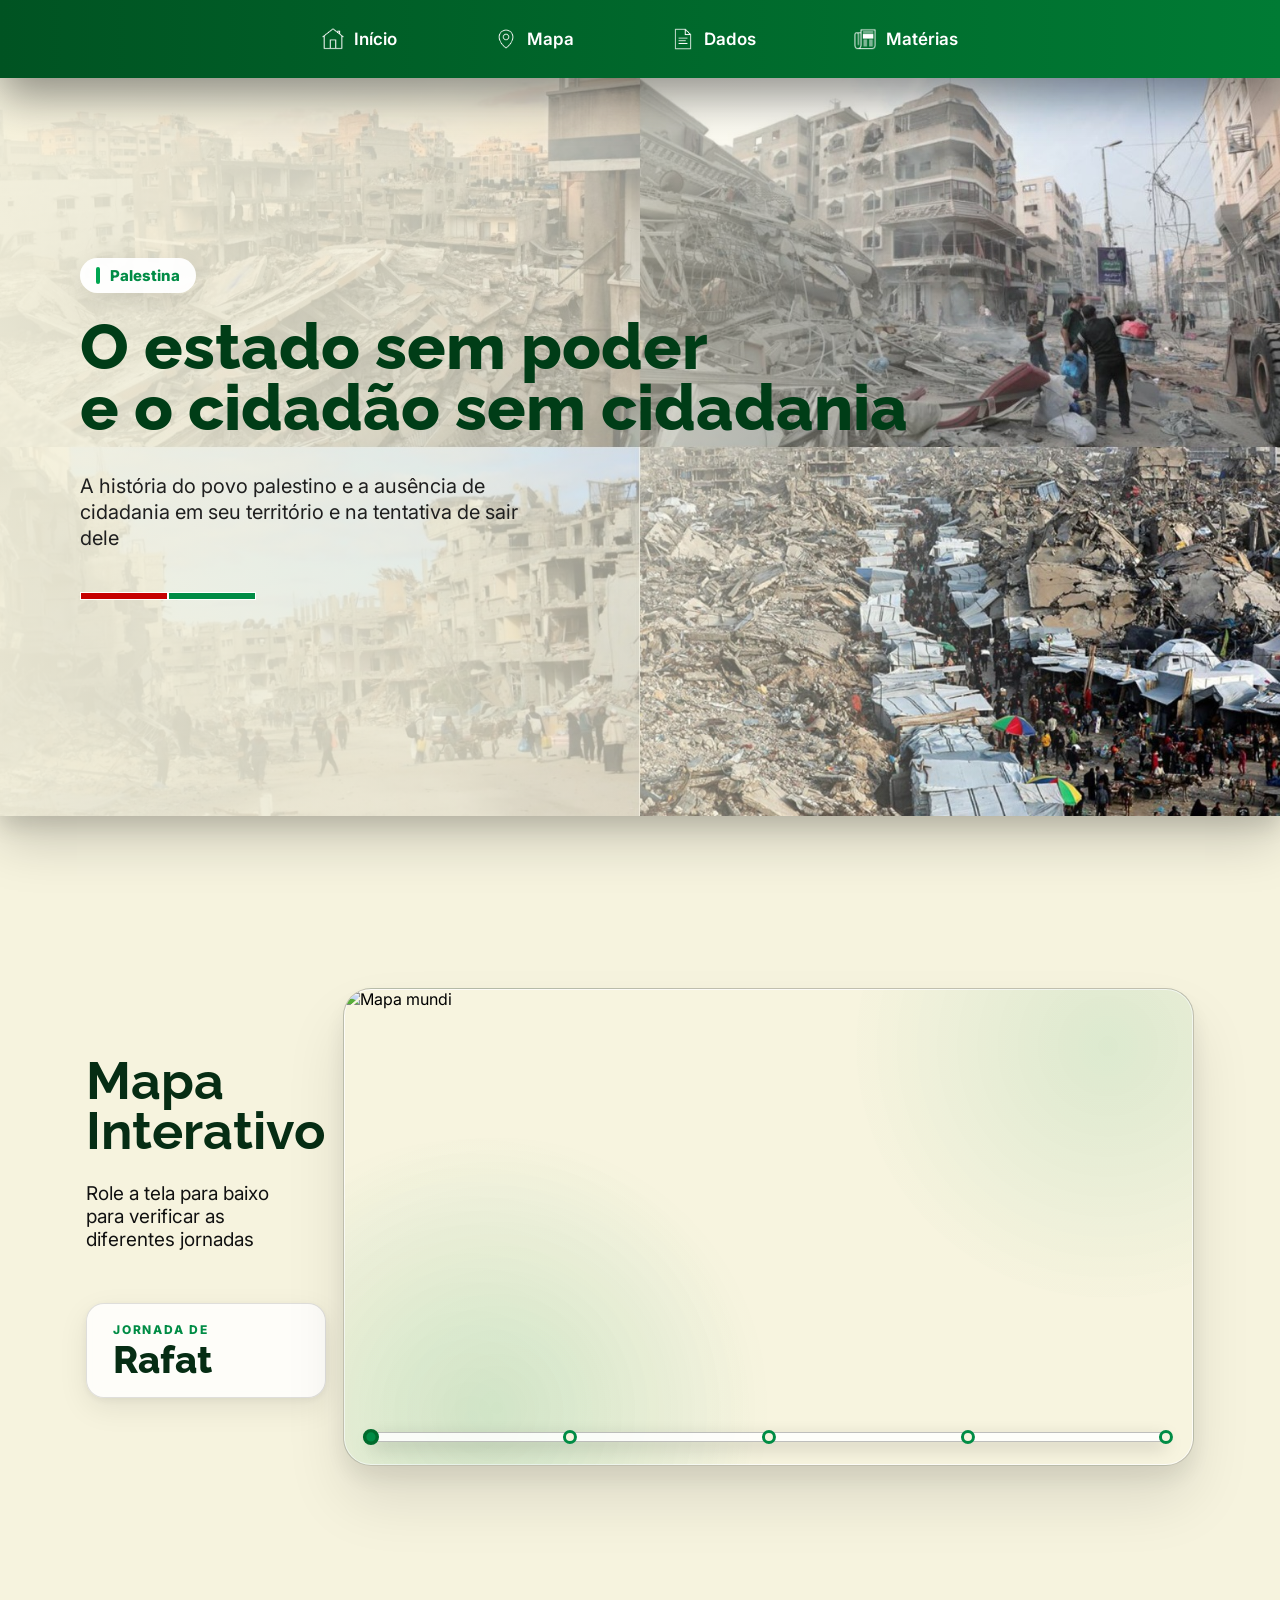
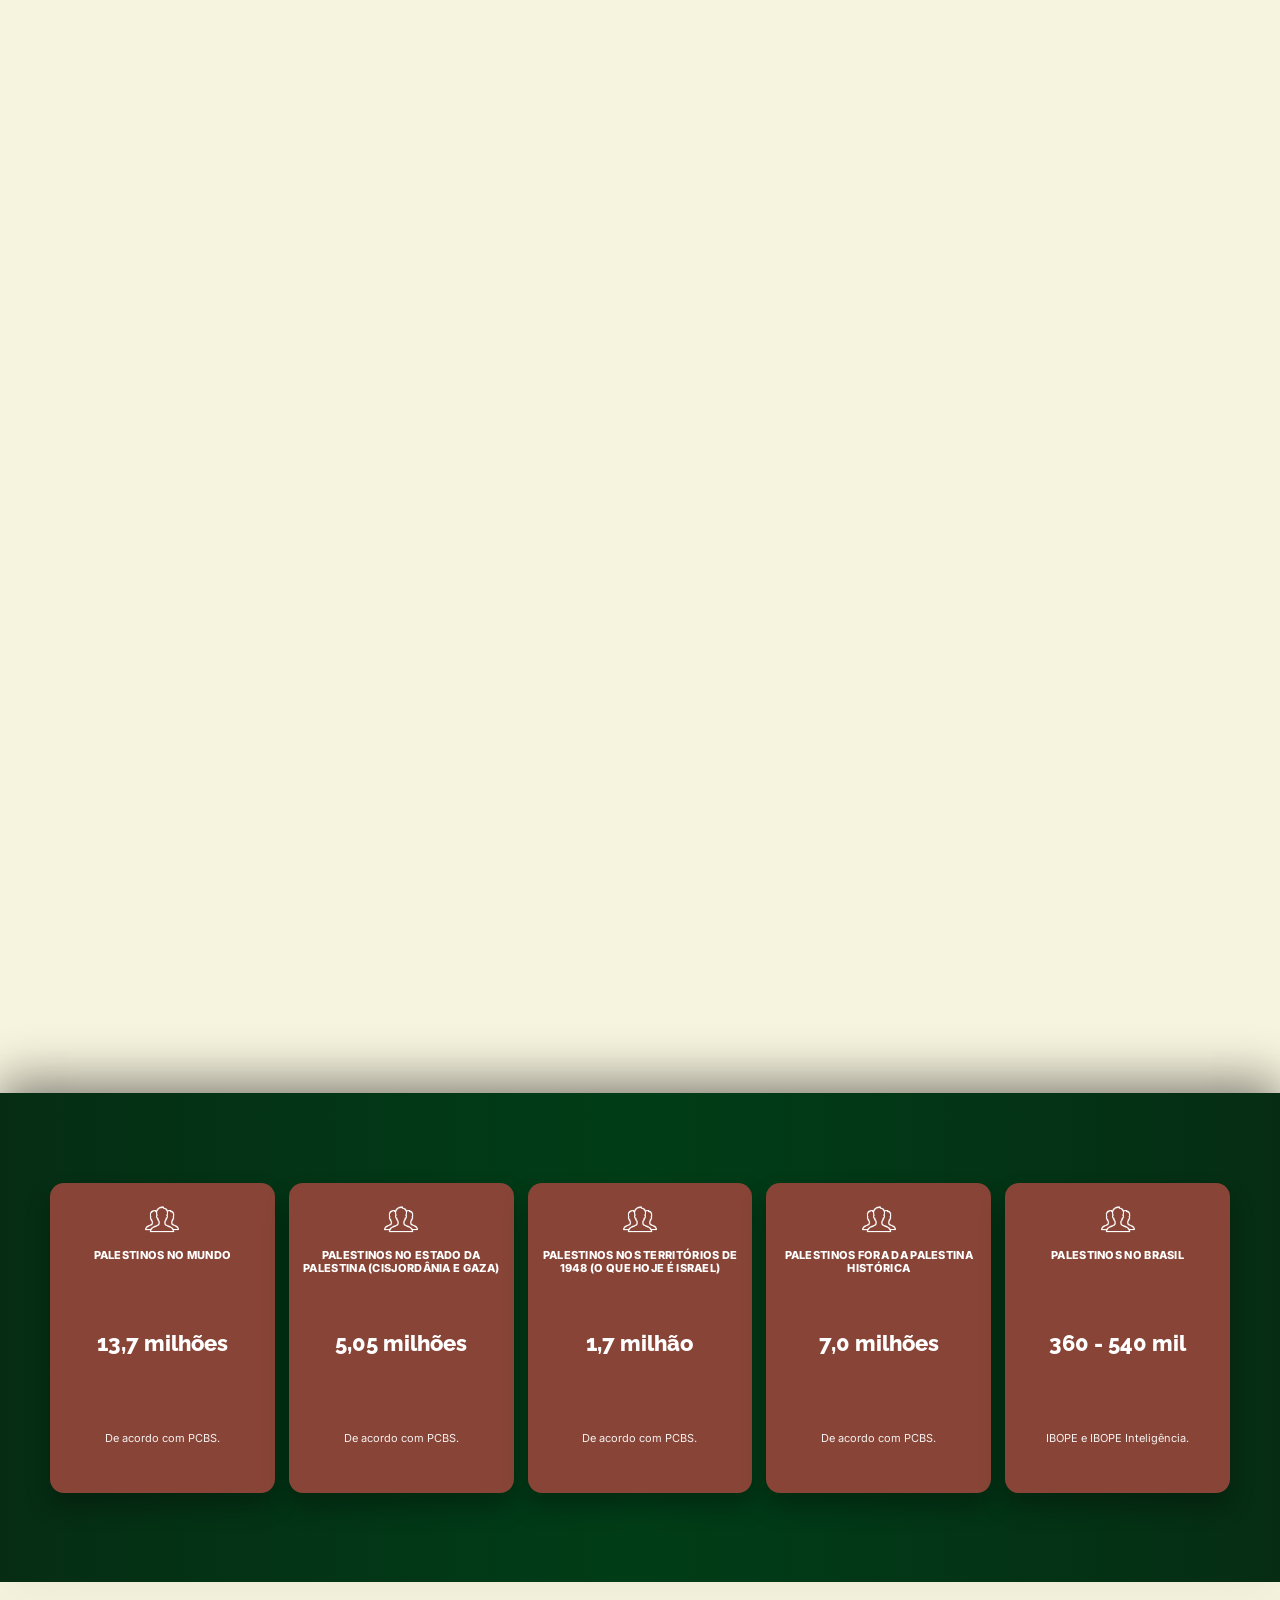
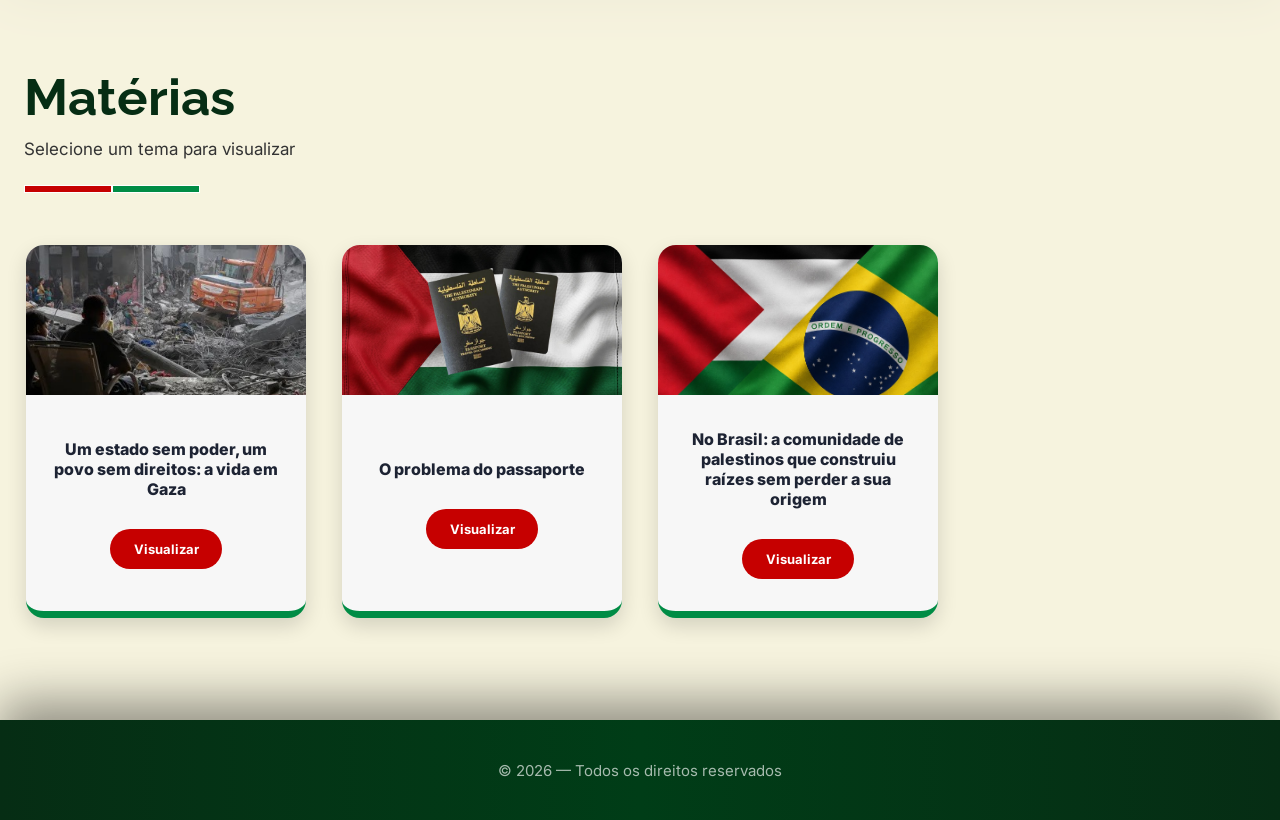
==== index.html @ 8bdfcc09 "final" ====
<!DOCTYPE html>
<html lang="pt-BR">

<head>
    <meta charset="UTF-8" />
    <meta name="viewport" content="width=device-width, initial-scale=1.0" />
    <title>O estado sem poder
        e o cidadão sem cidadania</title>

    <link rel="stylesheet" href="style.css" />

    <link rel="preconnect" href="https://fonts.googleapis.com">
    <link rel="preconnect" href="https://fonts.gstatic.com" crossorigin>

    <link href="https://fonts.googleapis.com/css2?family=Raleway:wght@400;700;800&display=swap" rel="stylesheet">

    <link href="https://fonts.googleapis.com/css2?family=Inter:wght@100;200;300;400;500;600;700;800&display=swap"
        rel="stylesheet">
</head>

<body id="inicio">

    <header>
        <nav class="menu">

            <a href="#inicio" class="nav-btn">
                <img src="img/icone-home.png" alt="">
                <span>Início</span>
            </a>

            <a href="#mapa" class="nav-btn">
                <img src="img/icone-mapa.png" alt="">
                <span>Mapa</span>
            </a>

            <a href="#dados" class="nav-btn">
                <img src="img/icone-dados.png" alt="">
                <span>Dados</span>
            </a>

            <a href="#materias" class="nav-btn">
                <img src="img/icone-materias.png" alt="">
                <span>Matérias</span>
            </a>

        </nav>
    </header>

    <section class="hero-banner">

        <div class="hero-overlay"></div>

        <img src="img/hero2.jpeg" alt="Palestina" class="hero-image">

        <div class="hero-content">

            <div class="hero-pill">
                <span>Palestina</span>
            </div>

            <h1>
                O estado sem poder<br>
                e o cidadão sem cidadania
            </h1>

            <p>
                A história do povo palestino e a ausência de cidadania em seu território e na tentativa de sair dele
            </p>

            <div class="bars">
                <div class="bar red"></div>
                <div class="bar green"></div>
            </div>

        </div>

    </section>

    <section class="journey-section" id="mapa">

        <div class="journey-content">

            <div class="journey-text">

                <h1>Mapa<br>Interativo</h1>

                <p>
                    Role a tela para baixo<br>
                    para verificar as<br>
                    diferentes jornadas
                </p>

                <div class="person-card">
                    <span class="person-card-label">
                        Jornada de
                    </span>

                    <span class="person-card-name" id="personName">
                        Miassar
                    </span>
                </div>
            </div>

            <div class="map-card">

                <img src="img/mapa-mundi.png" class="world-map" alt="Mapa mundi">

                <svg class="route-svg" viewBox="0 0 1000 500">
                    <defs id="svgDefs"></defs>
                    <g id="routeGroup"></g>
                    <g id="markerGroup"></g>
                </svg>

                <div class="journey-progress">
                    <div class="journey-progress-fill" id="journeyProgressFill"></div>

                    <div class="progress-dot active" data-index="0"></div>
                    <div class="progress-dot" data-index="1"></div>
                    <div class="progress-dot" data-index="2"></div>
                    <div class="progress-dot" data-index="3"></div>
                    <div class="progress-dot" data-index="4"></div>
                </div>

            </div>

        </div>

        <a href="#dados" class="scroll-next">
            <span>Visualizar Dados</span>

            <svg viewBox="0 0 24 24">
                <path d="M7 10L12 15L17 10" />
            </svg>
        </a>

        <div class="journey-steps">
            <div class="journey-step"></div>
            <div class="journey-step"></div>
            <div class="journey-step"></div>
            <div class="journey-step"></div>
            <div class="journey-step"></div>
        </div>

    </section>

    <section class="data-section" id="dados">
        <div class="data-cards">

            <div class="brown-card">
                <div class="card-header">
                    <img src="img/icone-populacao.png" alt="">
                    <span>Palestinos no mundo</span>
                </div>

                <h3 class="counter" data-target="15.2" data-decimals="1" data-suffix=" milhões">
                    0 milhões
                </h3>

                <p>De acordo com PCBS.</p>
            </div>

            <div class="brown-card">
                <div class="card-header">
                    <img src="img/icone-populacao.png" alt="">
                    <span>Palestinos no Estado da Palestina (Cisjordânia e Gaza)</span>
                </div>

                <h3 class="counter" data-target="5.61" data-decimals="2" data-suffix=" milhões">
                    0 milhões
                </h3>

                <p>De acordo com PCBS.</p>
            </div>

            <div class="brown-card">
                <div class="card-header">
                    <img src="img/icone-populacao.png" alt="">
                    <span>Palestinos nos territórios de 1948 (O que hoje é Israel)</span>
                </div>

                <h3 class="counter" data-target="1.9" data-decimals="1" data-suffix=" milhão">
                    0 milhão
                </h3>

                <p>De acordo com PCBS.</p>
            </div>

            <div class="brown-card">
                <div class="card-header">
                    <img src="img/icone-populacao.png" alt="">
                    <span>Palestinos fora da Palestina histórica</span>
                </div>

                <h3 class="counter" data-target="7.8" data-decimals="1" data-suffix=" milhões">
                    0 milhões
                </h3>

                <p>De acordo com PCBS.</p>
            </div>

            <div class="brown-card">
                <div class="card-header">
                    <img src="img/icone-populacao.png" alt="">
                    <span>Palestinos no Brasil</span>
                </div>

                <h3 class="counter range-counter" data-min="400" data-max="600" data-suffix=" mil">
                    0 - 0 mil
                </h3>

                <p>IBOPE e IBOPE Inteligência.</p>
            </div>

        </div>
    </section>

    <section class="articles" id="materias">

        <div class="section-title">
            <h2>Matérias</h2>

            <p>Selecione um tema para visualizar</p>

            <div class="bars">
                <span class="bar red"></span>
                <span class="bar green"></span>
            </div>
        </div>

        <div class="article-cards">

            <div class="white-card">
                <div class="article-image">
                    <img src="img/icone-imagem1.jpeg" alt="">
                </div>

                <div class="article-content">
                    <h3>Um estado sem poder, um povo sem direitos: a vida em Gaza</h3>
                    <a href="materia1.html" class="article-btn">Visualizar</a>
                </div>
            </div>

            <div class="white-card">
                <div class="article-image">
                    <img src="img/icone-imagem2.jpeg" alt="">
                </div>

                <div class="article-content">
                    <h3>O problema do passaporte</h3>
                    <a href="materia2.html" class="article-btn">Visualizar</a>
                </div>
            </div>

            <div class="white-card">
                <div class="article-image">
                    <img src="img/icone-imagem3.jpeg" alt="">
                </div>

                <div class="article-content">
                    <h3>No Brasil: a comunidade de palestinos que construiu raízes sem perder a sua origem</h3>
                    <a href="materia3.html" class="article-btn">Visualizar</a>
                </div>
            </div>

        </div>

    </section>

    <footer>
        <div class="footer-bottom">
            © 2026 — Todos os direitos reservados
        </div>
    </footer>

    <script>
        const places = {
            "Gaza": { x: 560, y: 220 },
            "Palestina": { x: 570, y: 220 },
            "Egito": { x: 550, y: 235 },
            "Cuba": { x: 275, y: 255 },
            "Turquia": { x: 560, y: 195 },
            "Brasil": { x: 355, y: 360 },
            "Emirados Árabes": { x: 610, y: 245 }
        };

        const people = [
            {
                name: "Basel",
                color: "#f2c94c",
                route: ["Gaza", "Egito", "Cuba", "Turquia", "Brasil"]
            },
            {
                name: "Baraah",
                color: "#56ccf2",
                route: ["Gaza", "Brasil"]
            },
            {
                name: "Miassar",
                color: "#9b51e0",
                route: ["Palestina", "Brasil"]
            },
            {
                name: "Assmaa",
                color: "#ff7eb6",
                route: ["Emirados Árabes", "Brasil", "Gaza"]
            },
            {
                name: "Rafat",
                color: "#27ae60",
                route: ["Gaza", "Egito", "Turquia", "Brasil"]
            }
        ];

        const counters = document.querySelectorAll(".counter");
        const svgDefs = document.getElementById("svgDefs");
        const routeGroup = document.getElementById("routeGroup");
        const markerGroup = document.getElementById("markerGroup");
        const personName = document.getElementById("personName");
        const progressFill = document.getElementById("journeyProgressFill");
        const progressDots = document.querySelectorAll(".progress-dot");

        let activeIndex = -1;
        let animationToken = 0;
        let nameAnimationToken = 0;

        function wait(ms) {
            return new Promise(resolve => setTimeout(resolve, ms));
        }

        function clearMap() {
            svgDefs.innerHTML = "";
            routeGroup.innerHTML = "";
            markerGroup.innerHTML = "";
        }

        function formatDecimal(value, decimals) {
            return value.toFixed(decimals).replace(".", ",");
        }

        async function updatePersonName(name) {
            nameAnimationToken++;
            const token = nameAnimationToken;

            personName.classList.add("fade");

            await wait(300);

            if (token !== nameAnimationToken) return;

            personName.textContent = name;

            requestAnimationFrame(() => {
                personName.classList.remove("fade");
            });
        }

        function getScrollData() {
            const section = document.querySelector(".journey-section");
            const rect = section.getBoundingClientRect();

            const scrollableHeight = section.offsetHeight - window.innerHeight;

            const scrolled = Math.min(
                Math.max(-rect.top, 0),
                scrollableHeight
            );

            const percent = scrollableHeight > 0
                ? scrolled / scrollableHeight
                : 0;

            return {
                section,
                scrollableHeight,
                scrolled,
                percent
            };
        }

        function updateProgressByScroll() {
            const { percent } = getScrollData();

            const progressPercent = percent * 100;
            progressFill.style.width = `${progressPercent}%`;

            const stepPercent = 100 / (people.length - 1);

            progressDots.forEach((dot, i) => {
                const tolerance = 1.5;

                dot.classList.toggle(
                    "active",
                    progressPercent + tolerance >= i * stepPercent
                );
            });
        }

        function getJourneyIndexByScroll() {
            const { percent } = getScrollData();

            const totalSteps = people.length - 1;
            const index = Math.floor(percent * totalSteps + 0.01);

            return Math.min(Math.max(index, 0), people.length - 1);
        }

        function updateJourneyByScroll() {
            const index = getJourneyIndexByScroll();

            if (index !== activeIndex) {
                activeIndex = index;
                animatePerson(index);
            }

            updateProgressByScroll();
        }

        function createLabel(place, point, color) {
            const width = place.length > 12 ? 220 : 120;

            return `
            <g class="marker">
                <circle cx="${point.x}" cy="${point.y}" r="8" fill="${color}" />

                <g class="marker-label">
                    <rect
                        x="${point.x + 13}"
                        y="${point.y - 27}"
                        width="${width}"
                        height="38"
                        fill="${color}"
                    />

                    <text
                        x="${point.x + 30}"
                        y="${point.y - 2}"
                    >
                        ${place}
                    </text>
                </g>
            </g>
        `;
        }

        async function animatePerson(index) {
            animationToken++;
            const token = animationToken;

            const svg = document.querySelector(".route-svg");
            const person = people[index];
            const route = person.route;

            svg.classList.remove("fade-in");
            svg.classList.add("fade-out");

            updatePersonName(person.name);

            await wait(350);

            if (token !== animationToken) return;

            clearMap();

            route.forEach(place => {
                markerGroup.insertAdjacentHTML(
                    "beforeend",
                    createLabel(place, places[place], person.color)
                );
            });

            const markers = markerGroup.querySelectorAll(".marker");

            svg.classList.remove("fade-out");
            void svg.offsetWidth;
            svg.classList.add("fade-in");

            await wait(150);

            if (token !== animationToken) return;

            markers[0].classList.add("active");

            for (let i = 0; i < route.length - 1; i++) {
                if (token !== animationToken) return;

                const start = places[route[i]];
                const end = places[route[i + 1]];

                const pathD = `M ${start.x} ${start.y} L ${end.x} ${end.y}`;
                const maskId = `mask-${index}-${i}`;
                const revealId = `reveal-${index}-${i}`;

                svgDefs.insertAdjacentHTML("beforeend", `
                <mask
                    id="${maskId}"
                    maskUnits="userSpaceOnUse"
                    x="0"
                    y="0"
                    width="1000"
                    height="500"
                >
                    <rect x="0" y="0" width="1000" height="500" fill="black" />

                    <path
                        id="${revealId}"
                        class="reveal-line"
                        d="${pathD}"
                    />
                </mask>
            `);

                const reveal = document.getElementById(revealId);
                const length = reveal.getTotalLength();

                reveal.style.strokeDasharray = length;
                reveal.style.strokeDashoffset = length;
                reveal.style.transition = "none";

                routeGroup.insertAdjacentHTML("beforeend", `
                <path
                    class="route-line"
                    d="${pathD}"
                    stroke="${person.color}"
                    mask="url(#${maskId})"
                />
            `);

                await wait(80);

                reveal.style.transition = "stroke-dashoffset 1.3s linear";
                reveal.style.strokeDashoffset = 0;

                await wait(1200);

                if (token !== animationToken) return;

                markers[i + 1].classList.add("active");

                await wait(120);
            }
        }

        progressDots.forEach((dot, index) => {
            dot.addEventListener("click", () => {
                const { section, scrollableHeight } = getScrollData();

                const targetPercent = index / (people.length - 1);
                const targetScroll = section.offsetTop + scrollableHeight * targetPercent;

                window.scrollTo({
                    top: targetScroll,
                    behavior: "smooth"
                });
            });
        });

        const counterObserver = new IntersectionObserver((entries) => {
            entries.forEach(entry => {
                if (!entry.isIntersecting) return;

                const counter = entry.target;

                let start = null;
                const duration = 900;

                function animateCounter(timestamp) {
                    if (!start) start = timestamp;

                    const progress = Math.min((timestamp - start) / duration, 1);
                    const eased = 1 - Math.pow(1 - progress, 3);

                    if (counter.classList.contains("range-counter")) {
                        const minTarget = parseFloat(counter.dataset.min);
                        const maxTarget = parseFloat(counter.dataset.max);
                        const suffix = counter.dataset.suffix || "";

                        const currentMin = Math.floor(minTarget * eased);
                        const currentMax = Math.floor(maxTarget * eased);

                        counter.textContent = `${currentMin} - ${currentMax}${suffix}`;
                    } else {
                        const target = parseFloat(counter.dataset.target);
                        const decimals = parseInt(counter.dataset.decimals || "0");
                        const suffix = counter.dataset.suffix || "";

                        const current = target * eased;

                        counter.textContent = `${formatDecimal(current, decimals)}${suffix}`;
                    }

                    if (progress < 1) {
                        requestAnimationFrame(animateCounter);
                    }
                }

                requestAnimationFrame(animateCounter);
                counterObserver.unobserve(counter);
            });
        }, {
            threshold: 0.4
        });

        counters.forEach(counter => {
            counterObserver.observe(counter);
        });

        const scrollNext = document.querySelector(".scroll-next");
        const mapSection = document.querySelector("#mapa");
        const dataSection = document.querySelector("#dados");

        function toggleScrollNext() {
            if (!scrollNext || !mapSection || !dataSection) return;

            const mapRect = mapSection.getBoundingClientRect();
            const dataRect = dataSection.getBoundingClientRect();

            const isInMapArea =
                mapRect.top <= window.innerHeight * 0.45 &&
                mapRect.bottom >= window.innerHeight * 0.55;

            const isBeforeData =
                dataRect.top > window.innerHeight * 0.75;

            if (isInMapArea && isBeforeData) {
                scrollNext.classList.add("visible");
                scrollNext.classList.remove("hidden");
            } else {
                scrollNext.classList.remove("visible");
                scrollNext.classList.add("hidden");
            }
        }

        window.addEventListener("scroll", toggleScrollNext);
        window.addEventListener("resize", toggleScrollNext);

        toggleScrollNext();

        window.addEventListener("scroll", updateJourneyByScroll);
        window.addEventListener("resize", updateJourneyByScroll);

        updateJourneyByScroll();
    </script>

</body>

</html>
---- style.css ----
* {
    margin: 0;
    padding: 0;
    box-sizing: border-box;
}

html {
    scroll-behavior: smooth;
}

body {
    background-color: #f7f4df;
    font-family: 'Inter', sans-serif;
    overflow-x: hidden;
}

#inicio,
#mapa,
#dados,
#materias {
    scroll-margin-top: 90px;
}

/* HEADER */

header {
    height: 78px;
    background: linear-gradient(90deg, #005322, #007b34);
    display: flex;
    justify-content: center;
    align-items: center;
    position: sticky;
    top: 0;
    z-index: 100;
    box-shadow: 0 18px 45px rgba(0, 0, 0, 0.42);
}

.menu {
    display: flex;
    gap: clamp(24px, 5vw, 90px);
}

.nav-btn {
    display: flex;
    align-items: center;
    gap: 10px;
    color: white;
    text-decoration: none;
    padding: 12px 22px;
    border-radius: 14px;
    transition: 0.3s ease;
}

.nav-btn:hover {
    background: rgba(255, 255, 255, 0.12);
}

.nav-btn img {
    width: clamp(23px, 1.6vw, 30px);
    object-fit: contain;
}

.nav-btn span {
    font-size: clamp(17px, 1.15vw, 22px);
    font-weight: 600;
}

/* HERO */

.hero-banner {
    position: relative;
    width: 100%;
    height: 82vh;
    min-height: 620px;
    max-height: 900px;
    overflow: hidden;
    box-shadow:
        0 25px 50px rgba(0, 0, 0, 0.18),
        0 10px 20px rgba(0, 0, 0, 0.12);
}

.hero-image {
    position: absolute;
    inset: 0;
    width: 100%;
    height: 100%;
    object-fit: cover;
}

.hero-overlay {
    position: absolute;
    inset: 0;
    background: linear-gradient(90deg,
            rgba(247, 244, 223, 0.92) 0%,
            rgba(247, 244, 223, 0.75) 35%,
            rgba(247, 244, 223, 0.45) 55%,
            rgba(247, 244, 223, 0.15) 75%,
            rgba(247, 244, 223, 0) 85%);
    z-index: 1;
}

.hero-content {
    position: relative;
    z-index: 2;
    max-width: 1400px;
    height: 100%;
    margin: 0 auto;
    padding: 0 80px;
    display: flex;
    flex-direction: column;
    justify-content: center;
}

.hero-pill {
    display: flex;
    align-items: center;
    gap: 14px;
    width: fit-content;
    background: rgba(255, 255, 255, 0.95);
    padding: 16px 26px;
    border-radius: 999px;
    margin-bottom: 34px;
    box-shadow: 0 8px 25px rgba(0, 0, 0, 0.10);
}

.hero-pill::before {
    content: "";
    width: 6px;
    height: 26px;
    border-radius: 999px;
    background: #00a651;
}

.hero-pill span {
    color: #008c45;
    font-size: 22px;
    font-weight: 800;
    line-height: 1;
}

.hero-content h1 {
    font-family: 'Raleway', sans-serif;
    font-size: clamp(64px, 5vw, 110px);
    font-weight: 800;
    line-height: 0.95;
    color: #003d17;
    margin-bottom: 34px;
}

.hero-content p {
    max-width: 620px;
    font-size: 28px;
    line-height: 1.4;
    color: #1f1f1f;
    margin-bottom: 40px;
}

/* BARRAS */

.bars {
    display: flex;
    margin-bottom: clamp(48px, 6vw, 115px);
}

.bar {
    width: clamp(90px, 7vw, 130px);
    height: clamp(8px, 0.6vw, 11px);
    border: 1px solid white;
}

.red {
    background: #c60000;
}

.green {
    background: #008c45;
}

/* MAPA */

.journey-section {
    background: rgba(247, 244, 223, 0.92) url("img/hero.jpg");
    background-blend-mode: lighten;
    background-size: cover;
    background-position: center;
    background-attachment: fixed;
}

.journey-content {
    position: sticky;
    top: 78px;
    z-index: 20;
    min-height: calc(100vh - 78px);
    max-width: 1650px;
    margin: 0 auto;
    padding: clamp(34px, 4vw, 76px) clamp(34px, 4vw, 72px);
    display: grid;
    grid-template-columns: minmax(300px, 0.32fr) minmax(650px, 1fr);
    align-items: center;
    gap: clamp(50px, 5vw, 95px);
}

.journey-text {
    display: flex;
    flex-direction: column;
}

.journey-text h1 {
    font-family: 'Raleway', sans-serif;
    font-size: clamp(56px, 5vw, 92px);
    line-height: 0.95;
    color: #062d14;
    margin-bottom: clamp(34px, 4vw, 66px);
}

.journey-text p {
    font-size: clamp(20px, 1.75vw, 30px);
    line-height: 1.2;
    color: #111;
    margin-bottom: clamp(34px, 4vw, 66px);
}

.map-card {
    position: relative;
    z-index: 30;
    width: 100%;
    aspect-ratio: 16 / 9;
    max-height: min(72vh, 780px);
    border-radius: 28px;
    overflow: hidden;
    background:
        radial-gradient(circle at 15% 90%, rgba(0, 140, 69, 0.08), transparent 34%),
        radial-gradient(circle at 90% 12%, rgba(0, 140, 69, 0.05), transparent 30%),
        #f7f4df;
    border: 1px solid rgba(0, 0, 0, 0.22);
    box-shadow:
        0 35px 60px rgba(0, 0, 0, 0.10),
        0 12px 25px rgba(0, 0, 0, 0.08),
        inset 0 0 0 1px rgba(255, 255, 255, 0.75);
}

.map-card::before {
    content: "";
    position: absolute;
    inset: 0;
    background-image: url("img/mapa-mundi.png");
    background-size: cover;
    background-position: center;
    opacity: 0.035;
    filter: blur(2px) grayscale(100%);
    transform: scale(1.05);
    pointer-events: none;
    z-index: 0;
}

.map-card::after {
    content: "";
    position: absolute;
    inset: 0;
    background:
        radial-gradient(circle at 18% 88%, rgba(0, 140, 69, 0.09), transparent 34%),
        radial-gradient(circle at 90% 12%, rgba(0, 140, 69, 0.06), transparent 30%);
    pointer-events: none;
    z-index: 1;
}

.world-map,
.route-svg {
    position: absolute;
    inset: 0;
    width: 100%;
    height: 100%;
}

.world-map {
    object-fit: cover;
    z-index: 2;
}

.route-svg {
    overflow: visible;
    pointer-events: none;
    z-index: 5;
    transition: opacity 0.6s ease, transform 0.6s ease;
}

.route-svg.fade-out {
    opacity: 0;
    transform: scale(0.985);
}

.route-svg.fade-in {
    opacity: 1;
    transform: scale(1);
}

/* CARD DA PESSOA */

.person-card {
    display: inline-flex;
    flex-direction: column;
    min-width: 240px;
    padding: 18px 26px;
    gap: 4px;
    background: rgba(255, 255, 255, 0.82);
    border: 1px solid rgba(0, 0, 0, 0.12);
    border-radius: 18px;
    box-shadow:
        0 10px 30px rgba(0, 0, 0, 0.08),
        0 2px 8px rgba(0, 0, 0, 0.06);
    backdrop-filter: blur(8px);
}

.person-card-label {
    font-size: 12px;
    font-weight: 800;
    text-transform: uppercase;
    letter-spacing: 1.8px;
    color: #008c45;
}

.person-card-name {
    font-family: 'Raleway', sans-serif;
    font-size: 38px;
    font-weight: 800;
    line-height: 1;
    color: #062d14;
    opacity: 1;
    transition: opacity 0.3s ease;
}

.person-card-name.fade {
    opacity: 0;
}

/* ROTAS E MARCADORES */

.route-line {
    fill: none;
    stroke-width: 5;
    stroke-linecap: round;
    stroke-dasharray: 12 16;
    filter: drop-shadow(0 0 4px rgba(0, 0, 0, 0.2));
}

.reveal-line {
    fill: none;
    stroke: white;
    stroke-width: 10;
    stroke-linecap: round;
}

.marker {
    opacity: 0;
    transform: scale(0.55);
    transform-box: fill-box;
    transform-origin: center;
    transition: opacity 0.35s ease, transform 0.35s ease;
}

.marker.active {
    opacity: 1;
    transform: scale(1);
}

.marker circle {
    stroke: #f7f4df;
    stroke-width: 4;
}

.marker-label rect {
    rx: 10;
    ry: 10;
    opacity: 0.96;
    filter: drop-shadow(0 4px 10px rgba(0, 0, 0, 0.22));
}

.marker-label text {
    fill: white;
    font-size: clamp(19px, 1vw, 20px);
    font-weight: 800;
    letter-spacing: 0.4px;
}

/* PROGRESSO DO MAPA */

.journey-progress {
    position: absolute;
    left: clamp(22px, 2vw, 34px);
    right: clamp(22px, 2vw, 34px);
    bottom: clamp(18px, 1.8vw, 30px);
    height: clamp(10px, 0.8vw, 14px);
    background: rgba(255, 255, 255, 0.85);
    border: 1px solid rgba(0, 0, 0, 0.25);
    border-radius: 999px;
    box-shadow: 0 6px 18px rgba(0, 0, 0, 0.18);
    z-index: 999;
    pointer-events: auto;
}

.journey-progress-fill {
    width: 0%;
    height: 100%;
    background: #008c45;
    border-radius: 999px;
    transition: width 0.15s linear;
}

.progress-dot {
    position: absolute;
    top: 50%;
    width: clamp(14px, 1.1vw, 20px);
    height: clamp(14px, 1.1vw, 20px);
    background: #f7f4df;
    border: 3px solid #008c45;
    border-radius: 50%;
    transform: translate(-50%, -50%);
    cursor: pointer;
    z-index: 1000;
    pointer-events: auto;
    transition:
        background 0.3s ease,
        border-color 0.3s ease,
        transform 0.3s ease,
        box-shadow 0.3s ease;
}

.progress-dot:nth-child(2) {
    left: 0%;
}

.progress-dot:nth-child(3) {
    left: 25%;
}

.progress-dot:nth-child(4) {
    left: 50%;
}

.progress-dot:nth-child(5) {
    left: 75%;
}

.progress-dot:nth-child(6) {
    left: 100%;
}

.progress-dot.active {
    background: #008c45;
    border-color: #006b2c;
    transform: translate(-50%, -50%) scale(1.15);
}

.progress-dot:hover {
    background: #006b2c;
    border-color: #004d21;
    transform: translate(-50%, -50%) scale(1.35);
    box-shadow:
        0 0 0 6px rgba(0, 140, 69, 0.18),
        0 0 18px rgba(0, 140, 69, 0.45);
}

.progress-dot:active {
    transform: translate(-50%, -50%) scale(1.15);
}

.journey-steps {
    position: relative;
    z-index: 1;
    margin-top: -30vh;
    pointer-events: none;
}

.journey-step {
    height: 65vh;
}

/* BOTÃO FIXO PARA DADOS */

.scroll-next {
    position: fixed;

    left: 50%;
    bottom: 20px;

    transform: translateX(-50%) translateY(20px);

    display: flex;
    align-items: center;
    gap: 10px;

    padding: 10px 18px;

    background: rgba(255, 255, 255, 0.94);

    border-radius: 999px;

    text-decoration: none;
    cursor: pointer;

    z-index: 9999;

    box-shadow:
        0 8px 22px rgba(0, 0, 0, 0.18);

    opacity: 0;
    visibility: hidden;
    pointer-events: none;

    transition:
        opacity 0.45s ease,
        transform 0.45s ease,
        visibility 0.45s ease;
}

.scroll-next.visible {
    opacity: 1;
    visibility: visible;
    pointer-events: auto;

    transform: translateX(-50%) translateY(0);
}

.scroll-next.hidden {
    opacity: 0;
    visibility: hidden;
    pointer-events: none;

    transform: translateX(-50%) translateY(20px);
}

.scroll-next:hover {
    transform: translateX(-50%) translateY(-2px);
}

.scroll-next span {
    color: #006b2c;

    font-size: 13px;
    font-weight: 800;

    text-transform: uppercase;
    letter-spacing: 0.5px;

    white-space: nowrap;
}

.scroll-next svg {
    width: 18px;
    height: 18px;

    fill: none;
    stroke: #008c45;
    stroke-width: 3;
    stroke-linecap: round;
    stroke-linejoin: round;

    animation: arrowMove 1.3s infinite;
}

@keyframes arrowMove {

    0%,
    100% {
        transform: translateY(0);
    }

    50% {
        transform: translateY(4px);
    }
}

/* DADOS */

.data-section {
    background: linear-gradient(90deg, #062d14, #003d17, #062d14);
    padding: clamp(80px, 7vw, 125px) 24px;
    box-shadow:
        0 -18px 45px rgba(0, 0, 0, 0.32),
        0 18px 50px rgba(0, 0, 0, 0.42);
}

.data-cards {
    display: grid;
    grid-template-columns: repeat(5, minmax(0, 1fr));
    gap: clamp(18px, 1.8vw, 28px);
    max-width: 1480px;
    margin: 0 auto;
}

.brown-card {
    min-height: 340px;
    background: #884537;
    border-radius: 14px;
    padding: 34px 22px 30px;
    color: white;
    box-shadow: 0 14px 24px rgba(0, 0, 0, 0.28);
    display: flex;
    flex-direction: column;
    align-items: center;
    justify-content: space-between;
    text-align: center;
    transition: 0.3s ease;
}

.brown-card:hover {
    transform: translateY(-8px);
}

.card-header {
    min-height: 82px;
    display: flex;
    flex-direction: column;
    align-items: center;
    justify-content: flex-start;
    gap: 12px;
}

.card-header img {
    width: 34px;
    height: 34px;
    object-fit: contain;
}

.card-header span {
    font-size: clamp(12px, 0.85vw, 15px);
    line-height: 1.2;
    font-weight: 800;
    text-transform: uppercase;
    letter-spacing: 0.3px;
}

.brown-card h3 {
    min-height: 82px;
    display: flex;
    align-items: center;
    justify-content: center;
    font-family: 'Raleway', sans-serif;
    font-size: clamp(24px, 1.9vw, 36px);
    line-height: 1.05;
    font-weight: 800;
    margin: 18px 0;
}

.brown-card p {
    min-height: 72px;
    display: flex;
    align-items: center;
    justify-content: center;
    font-size: clamp(13px, 0.9vw, 15px);
    line-height: 1.35;
    max-width: 210px;
    opacity: 0.92;
}

/* MATÉRIAS */

.articles {
    padding: clamp(80px, 7vw, 120px) 24px clamp(100px, 8vw, 140px);
    background: rgba(247, 244, 223, 0.92) url("img/hero.jpg");
    background-blend-mode: lighten;
    background-size: cover;
    background-position: center;
    background-attachment: fixed;
}

.section-title {
    max-width: 1250px;
    margin: 0 auto 52px;
}

.section-title h2 {
    font-family: 'Raleway', sans-serif;
    font-size: clamp(46px, 4vw, 68px);
    line-height: 1;
    margin-bottom: 16px;
    color: #062d14;
}

.section-title p {
    font-size: clamp(17px, 1.3vw, 22px);
    color: #333;
    margin-bottom: 26px;
}

.article-cards {
    display: grid;
    grid-template-columns: repeat(4, minmax(210px, 1fr));
    gap: clamp(24px, 2.5vw, 36px);
    max-width: 1250px;
    margin: 0 auto;
    justify-items: center;
}

.white-card {
    width: 100%;
    max-width: 280px;
    min-height: clamp(300px, 21vw, 350px);
    background: #f7f7f7;
    border-radius: 18px;
    overflow: hidden;
    border-bottom: 7px solid #008c45;
    box-shadow: 0 8px 20px rgba(0, 0, 0, 0.14);
    transition: 0.3s ease;
    display: flex;
    flex-direction: column;
}

.article-image {
    height: clamp(150px, 11vw, 185px);
    display: flex;
    align-items: center;
    justify-content: center;
    background: #ececec;
}

.article-image img {
    width: 100%;
    height: 100%;
    object-fit: cover;
}

.article-content {
    flex: 1;
    padding: 34px 22px 32px;
    display: flex;
    flex-direction: column;
    align-items: center;
    justify-content: center;
    text-align: center;
}

.article-content h3 {
    font-size: clamp(16px, 1.1vw, 19px);
    font-weight: 800;
    color: #1d2333;
    margin-bottom: 30px;
}

.article-btn {
    display: inline-flex;
    align-items: center;
    justify-content: center;
    width: 112px;
    height: 40px;
    border-radius: 999px;
    background: #c60000;
    color: white;
    text-decoration: none;
    font-size: 13px;
    font-weight: 700;
    transition: 0.3s ease;
}

.article-btn:hover {
    transform: translateY(-3px);
    background: #a90000;
}

/* FOOTER */

footer {
    height: 100px;
    background: linear-gradient(90deg, #062d14, #003d17, #062d14);
    color: white;
    display: flex;
    justify-content: center;
    align-items: center;
    box-shadow: 0 -18px 50px rgba(0, 0, 0, 0.42);
}

.footer-bottom {
    text-align: center;
    font-size: 15px;
    opacity: 0.65;
}

/* PÁGINA DE MATÉRIA */

.topic-page {
    min-height: 100vh;
    padding: 140px 5vw 80px;
    background:
        linear-gradient(rgba(247, 244, 223, 0.76), rgba(247, 244, 223, 0.76)),
        url("img/hero.jpg");
    background-size: cover;
    background-position: center;
    background-attachment: fixed;
}

.topic-hero {
    max-width: 1400px;
    margin: 0 auto 70px;
    align-items: flex-start;
}

.topic-info {
    display: flex;
    flex-direction: column;
    justify-content: center;
    margin-top: 60px;
}

.topic-info h1 {
    font-family: 'Raleway', sans-serif;
    font-size: clamp(50px, 3vw, 90px);
    line-height: 0.95;
    color: #062d14;
    margin-bottom: clamp(34px, 4vw, 66px);
    max-width: 55vw;
}

.topic-info p {
    font-size: clamp(18px, 1.5vw, 30px);
    line-height: 1.2;
    color: #111;
}

.topic-bars {
    display: flex;
    margin-bottom: 34px;
    align-self: center;
}

.topic-bar {
    width: 90px;
    height: 8px;
    border: 1px solid white;
}

.topic-red {
    background: #c50000;
}

.topic-green {
    background: #008c45;
}

.topic-video-box {
    position: relative;
    background: rgba(244, 241, 225, 0.92);
    border-radius: 28px;
    overflow: hidden;
    box-shadow: 0 15px 40px rgba(0, 0, 0, 0.18);
    border: 1px solid rgba(0, 0, 0, 0.15);
    backdrop-filter: blur(4px);
}

.topic-video-box iframe {
    display: block;
    width: 100%;
    aspect-ratio: 16 / 9;
    border: none;
}

.topic-content {
    max-width: 1400px;
    margin: 0 auto;
}

.topic-text-card,
.topic-about-card {
    border-radius: 22px;
    backdrop-filter: blur(10px);
    box-shadow:
        0 30px 70px rgba(0, 0, 0, 0.22),
        0 10px 25px rgba(0, 0, 0, 0.10);
}

.topic-text-card {
    background: rgba(255, 255, 255, 0.75);
    padding: 80px 50px;
}

.topic-text-card h2 {
    font-family: 'Raleway', sans-serif;
    font-size: 30px;
    font-weight: 600;
    color: #000;
    margin-bottom: 18px;
}

.topic-text-card p {
    margin-bottom: 22px;
    font-size: 18px;
    line-height: 1.8;
    color: #2b2b2b;
}

.topic-text-card p:last-child {
    margin-bottom: 0;
}

.topic-about-card {
    background: rgba(225, 235, 210, 0.85);
    padding: 80px 40px;
}

.topic-about-card h2 {
    font-family: 'Raleway', sans-serif;
    font-size: 2rem;
    color: #002d12;
    margin-bottom: 20px;
    text-align: center;
}

/* RECORTE DE JORNAL */

.news-clipping {
    margin: 34px 0;
    padding: 22px;
    background: #f8f6ed;
    border-left: 5px solid #008c45;
    border-radius: 14px;
    box-shadow: 0 14px 32px rgba(0, 0, 0, 0.16);
}

.news-clipping-text {
    position: relative;
}

.news-clipping-header {
    font-size: 11px;
    font-weight: 800;
    letter-spacing: 2px;
    text-transform: uppercase;
    color: #008c45;
    margin-bottom: 18px;
}

.news-clipping blockquote {
    margin: 0;
    padding-left: 20px;
    border-left: 3px solid rgba(0, 140, 69, 0.25);

    font-family: "Georgia", serif;
    font-size: 18px;
    line-height: 1.9;
    color: #2e2e2e;

    text-align: justify;
}

.news-clipping blockquote::before {
    content: "❝";
    display: block;
    font-size: 42px;
    line-height: 1;
    color: rgba(0, 140, 69, 0.25);
    margin-bottom: 8px;
}

.news-clipping figcaption {
    margin-top: 18px;
    font-size: 13px;
    color: #4a4a4a;
    font-style: italic;
    text-align: center;
}

.img-clipping {
    margin: 34px 0;
    padding: 16px;
    background: #f8f6ed;
    border-left: 5px solid #008c45;
    border-radius: 14px;
    box-shadow: 0 14px 32px rgba(0, 0, 0, 0.16);
    max-width: 75%;
    justify-self: center;
}

.img-clipping img {
    display: block;
    border-radius: 8px;
    opacity: 1.92;
    width: 100%;
}

.img-clipping figcaption {
    margin-top: 10px;
    font-size: 13px;
    color: #4a4a4a;
    font-style: italic;
    text-align: center;
}

.gallery-house {
    margin: 40px auto;
    max-width: 850px;
    padding: 18px;
    background: #f8f6ed;
    border-left: 5px solid #008c45;
    border-radius: 14px;
    box-shadow: 0 14px 32px rgba(0, 0, 0, .16);
}

.gallery-house>img {
    width: 100%;
    height: 420px;
    object-fit: cover;
    border-radius: 10px;
    display: block;
}

.gallery-row {
    display: grid;
    grid-template-columns: 1fr 1fr;
    gap: 12px;
    margin-top: 12px;
}

.gallery-row img {
    width: 100%;
    height: fit-content;
    object-fit: cover;
    border-radius: 10px;
}

/* RESPONSIVO */

@media (min-width: 1920px) {
    .journey-content {
        top: 78px;
        min-height: calc(100vh - 78px);
        max-width: 1500px;
        grid-template-columns: minmax(280px, 0.3fr) minmax(650px, 1fr);
        padding: 52px 5px;
        gap: 70px;
    }

    .journey-text h1 {
        font-size: 78px;
    }

    .journey-text p {
        font-size: 26px;
    }

    .bars {
        margin-bottom: 58px;
    }

    .bar {
        width: 100px;
        height: 8px;
    }

    .data-cards,
    .article-cards {
        max-width: 1250px;
    }
}

@media (max-width: 1919px) and (min-width: 1441px) {
    .hero-banner {
        min-height: 550px;
    }

    .hero-content p {
        font-size: 23px;
    }

    .hero-pill {
        height: 45px;
    }

    .journey-content {
        max-width: 1380px;
        grid-template-columns: minmax(250px, 0.28fr) minmax(560px, 1fr);
        padding: 36px 5px;
        gap: 54px;
    }

    .journey-text h1 {
        font-size: 68px;
    }

    .journey-text p {
        font-size: 23px;
    }

    .bars {
        margin-bottom: 48px;
    }

    .data-cards,
    .article-cards {
        max-width: 1250px;
    }
}

@media (max-width: 1440px) and (min-width: 1051px) {
    .scroll-next {
        bottom: 12px;
        padding: 8px 12px 8px 18px;
        transform: translateX(-50%) scale(0.88);
    }

    .scroll-next.hidden {
        transform: translateX(-50%) translateY(18px) scale(0.88);
    }

    .scroll-next span {
        font-size: 12px;
    }

    .scroll-next svg {
        width: 18px;
        height: 18px;
    }

    .data-cards {
        max-width: 1180px;
        gap: 14px;
    }

    .brown-card {
        min-height: 245px;
        padding: 20px 14px 18px;
    }

    .card-header span {
        font-size: 11px;
    }

    .brown-card h3 {
        font-size: 22px;
    }

    .brown-card p {
        font-size: 11px;
        max-width: 150px;
    }

    .hero-pill {
        padding: 9px 16px;
        gap: 10px;
        margin-bottom: 24px;
    }

    .hero-pill::before {
        width: 4px;
        height: 17px;
    }

    .hero-pill span {
        font-size: 15px;
    }

    .hero-content p {
        font-size: 20px;
        max-width: 480px;
        line-height: 1.32;
    }
}

@media (max-width: 1280px) {
    .menu {
        gap: 54px;
    }

    .nav-btn img {
        width: 22px;
    }

    .nav-btn span {
        font-size: 17px;
    }

    .journey-content {
        max-width: 1180px;
        grid-template-columns: minmax(205px, 0.26fr) minmax(470px, 1fr);
        padding: 28px 36px;
        gap: 36px;
    }

    .journey-text h1 {
        font-size: 52px;
        margin-bottom: 28px;
    }

    .journey-text p {
        font-size: 19px;
    }

    .bars {
        margin-bottom: 36px;
    }

    .bar {
        width: 88px;
        height: 8px;
    }
}

@media (max-width: 1100px) {

    .topic-hero,
    .topic-content {
        grid-template-columns: 1fr;
    }

    .topic-info {
        text-align: center;
        align-items: center;
    }

    .topic-bars {
        justify-content: center;
    }

    .topic-info p {
        max-width: 600px;
    }
}

@media (max-width: 1050px) {
    .journey-content {
        grid-template-columns: 1fr;
        gap: 26px;
        padding: 30px 28px;
        align-content: center;
    }

    .journey-text {
        align-items: center;
        text-align: center;
    }

    .journey-text h1 {
        font-size: 46px;
        margin-bottom: 20px;
    }

    .journey-text p {
        font-size: 18px;
        margin-bottom: 20px;
    }

    .bars {
        justify-content: center;
        margin-bottom: 20px;
    }

    .person-card {
        align-self: center;
    }

    .data-cards,
    .article-cards {
        grid-template-columns: repeat(2, minmax(230px, 1fr));
    }
}

@media (max-width: 700px) {
    header {
        height: auto;
        padding: 12px;
    }

    .menu {
        gap: 12px;
        flex-wrap: wrap;
        justify-content: center;
    }

    .nav-btn {
        padding: 8px 10px;
    }

    .nav-btn img {
        width: 20px;
    }

    .nav-btn span {
        font-size: 14px;
    }

    .hero-banner {
        height: 76vh;
        min-height: 520px;
    }

    .hero-content {
        padding: 0 24px;
    }

    .hero-content h1 {
        font-size: 42px;
    }

    .hero-content p {
        font-size: 17px;
    }

    .hero-pill {
        padding: 10px 18px;
    }

    .hero-pill span {
        font-size: 16px;
    }

    .hero-pill::before {
        width: 4px;
        height: 16px;
    }

    .journey-section {
        min-height: 420vh;
    }

    .journey-content {
        top: 74px;
        min-height: calc(100vh - 74px);
        padding: 22px 16px;
    }

    .journey-text h1 {
        font-size: 38px;
    }

    .journey-text p {
        font-size: 15px;
    }

    .bar {
        width: 70px;
        height: 7px;
    }

    .person-card {
        min-width: 220px;
        padding: 16px 22px;
    }

    .person-card-name {
        font-size: 30px;
    }

    .map-card {
        border-radius: 18px;
        max-height: 42vh;
    }

    .journey-progress {
        left: 18px;
        right: 18px;
        bottom: 16px;
        height: 10px;
    }

    .progress-dot {
        width: 14px;
        height: 14px;
    }

    .marker-label {}

    .marker-label text {
        font-size: 35px;
        font-weight: 800;
        fill: #fff;
        text-shadow: 0 2px 8px rgba(0, 0, 0, .45);
    }

    .marker-label rect {
        rx: 12;
        ry: 12;
        opacity: .98;
        filter: drop-shadow(0 4px 12px rgba(0, 0, 0, .25));

    }

    .topic-info h1 {
        font-family: 'Raleway', sans-serif;
        font-size: clamp(30px, 3vw, 75px);
        line-height: 0.95;
        color: #062d14;
        margin-bottom: clamp(34px, 4vw, 66px);
        max-width: 90vw;
    }

    .data-section,
    .articles {
        padding: 70px 20px;
    }

    .data-cards,
    .article-cards {
        grid-template-columns: 1fr;
    }

    .brown-card,
    .white-card {
        max-width: 340px;
        width: 100%;
        margin: 0 auto;
    }

    .section-title {
        text-align: center;
    }

    .section-title h2 {
        font-size: 42px;
    }

    .section-title p {
        font-size: 17px;
    }

    .topic-page {
        padding: 90px 22px 60px;
    }

    .topic-text-card {
        padding: 44px 28px;
    }

    footer {
        height: 90px;
    }
}
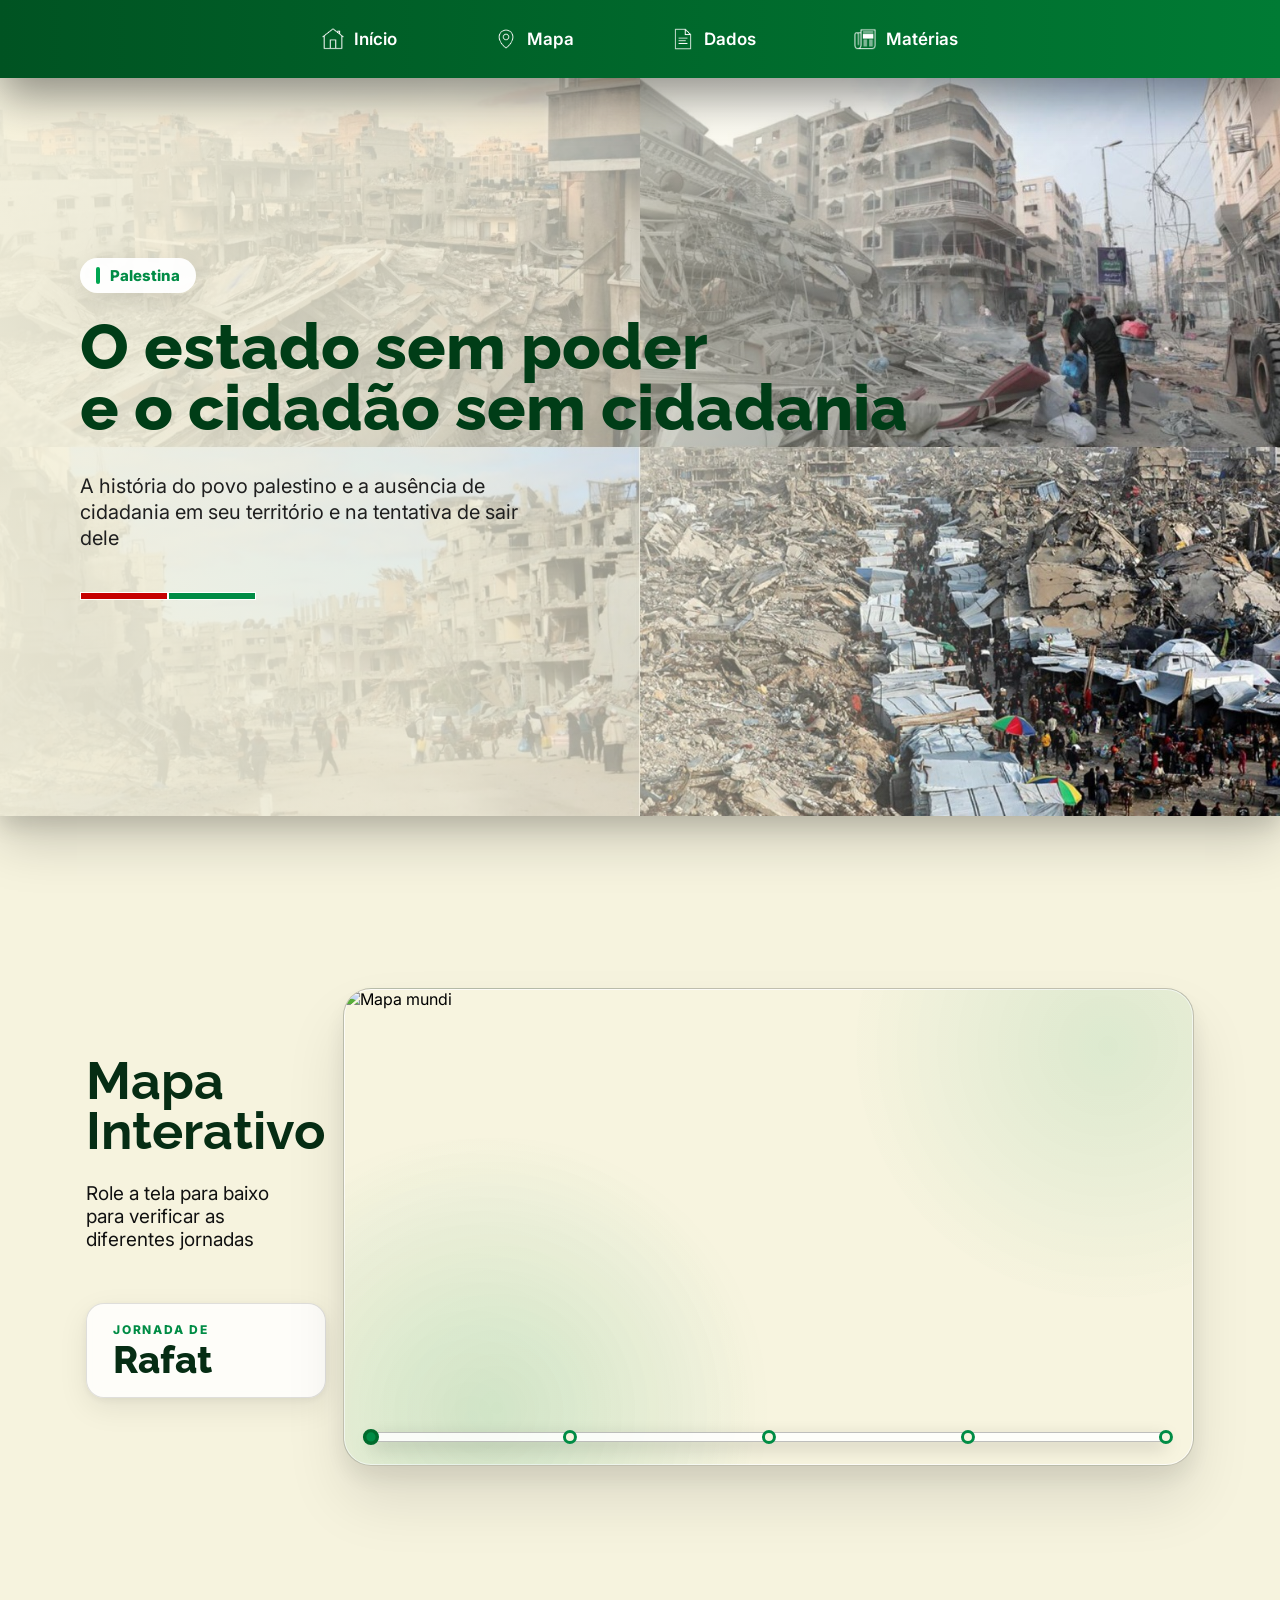
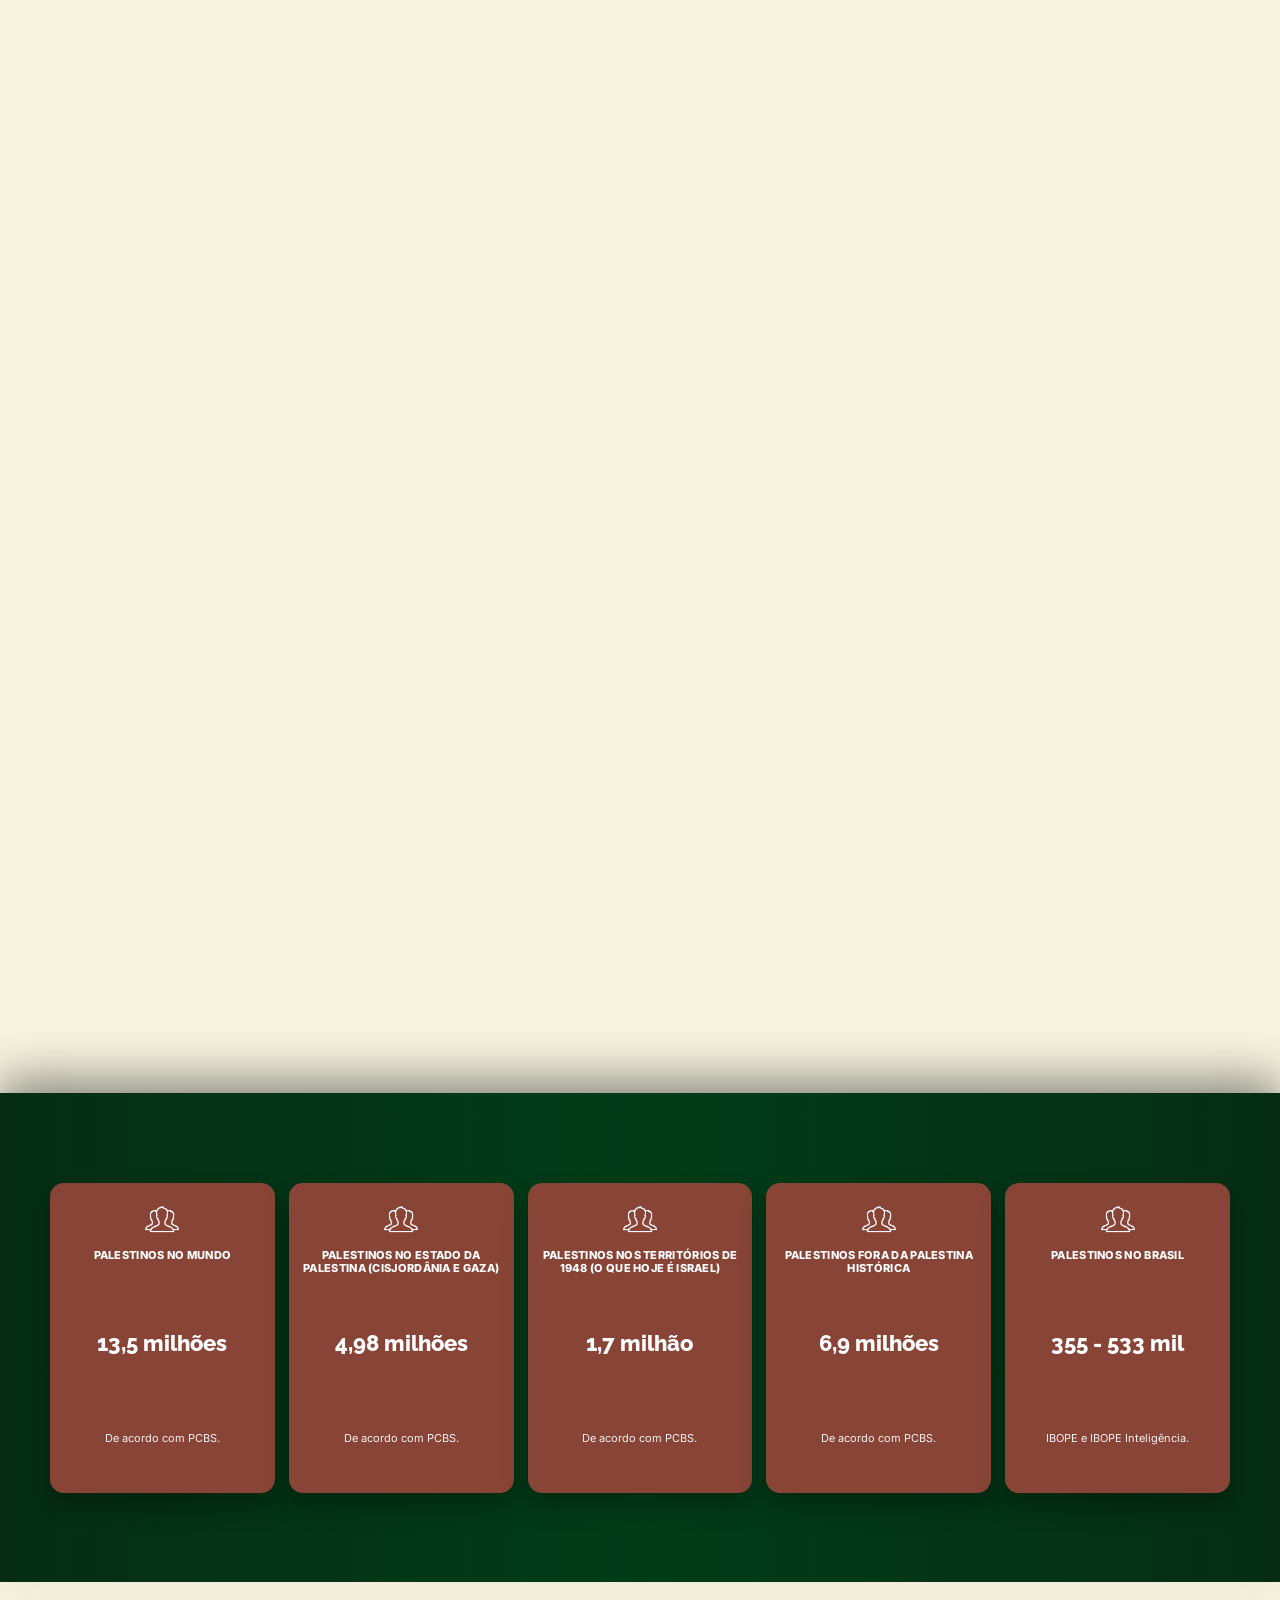
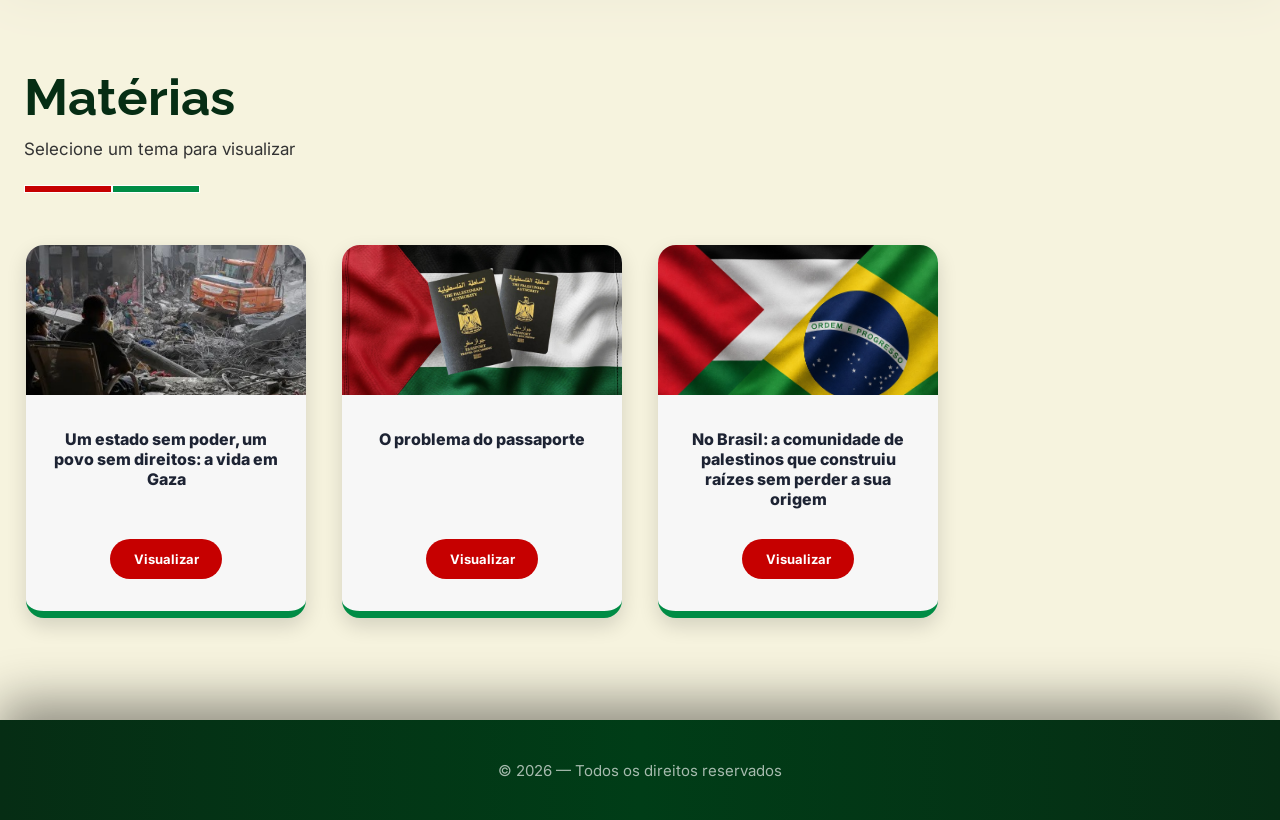
==== commit 20116567: "celular corrigido" ====
--- a/index.html
+++ b/index.html
@@ -416,30 +416,58 @@
         }
 
         function createLabel(place, point, color) {
-            const width = place.length > 12 ? 220 : 120;
+
+            const isMobile = window.innerWidth <= 700;
+
+            let width;
+            let height;
+            let textY;
+
+            if (isMobile) {
+
+                width = Math.max(
+                    180,
+                    (place.length * 24) + 80
+                );
+
+                height = 65;
+                textY = point.y + 8;
+
+            } else {
+
+                width = place.length > 12 ? 220 : 120;
+
+                height = 38;
+                textY = point.y - 2;
+            }
 
             return `
-            <g class="marker">
-                <circle cx="${point.x}" cy="${point.y}" r="8" fill="${color}" />
-
-                <g class="marker-label">
-                    <rect
-                        x="${point.x + 13}"
-                        y="${point.y - 27}"
-                        width="${width}"
-                        height="38"
+                <g class="marker">
+                    <circle
+                        cx="${point.x}"
+                        cy="${point.y}"
+                        r="8"
                         fill="${color}"
                     />
-
-                    <text
-                        x="${point.x + 30}"
-                        y="${point.y - 2}"
-                    >
-                        ${place}
-                    </text>
+                
+                    <g class="marker-label">
+                        <rect
+                            x="${point.x + 13}"
+                            y="${point.y - 27}"
+                            width="${width}"
+                            height="${height}"
+                            fill="${color}"
+                        />
+                    
+                        <text
+                            x="${point.x + 30}"
+                            y="${textY}"
+                        >
+                            ${place}
+                        </text>
+                    </g>
                 </g>
-            </g>
-        `;
+            `;
         }
 
         async function animatePerson(index) {
--- a/style.css
+++ b/style.css
@@ -726,7 +726,7 @@
     display: flex;
     flex-direction: column;
     align-items: center;
-    justify-content: center;
+    justify-content: space-between;
     text-align: center;
 }
 
@@ -1355,8 +1355,6 @@
         height: 14px;
     }
 
-    .marker-label {}
-
     .marker-label text {
         font-size: 35px;
         font-weight: 800;
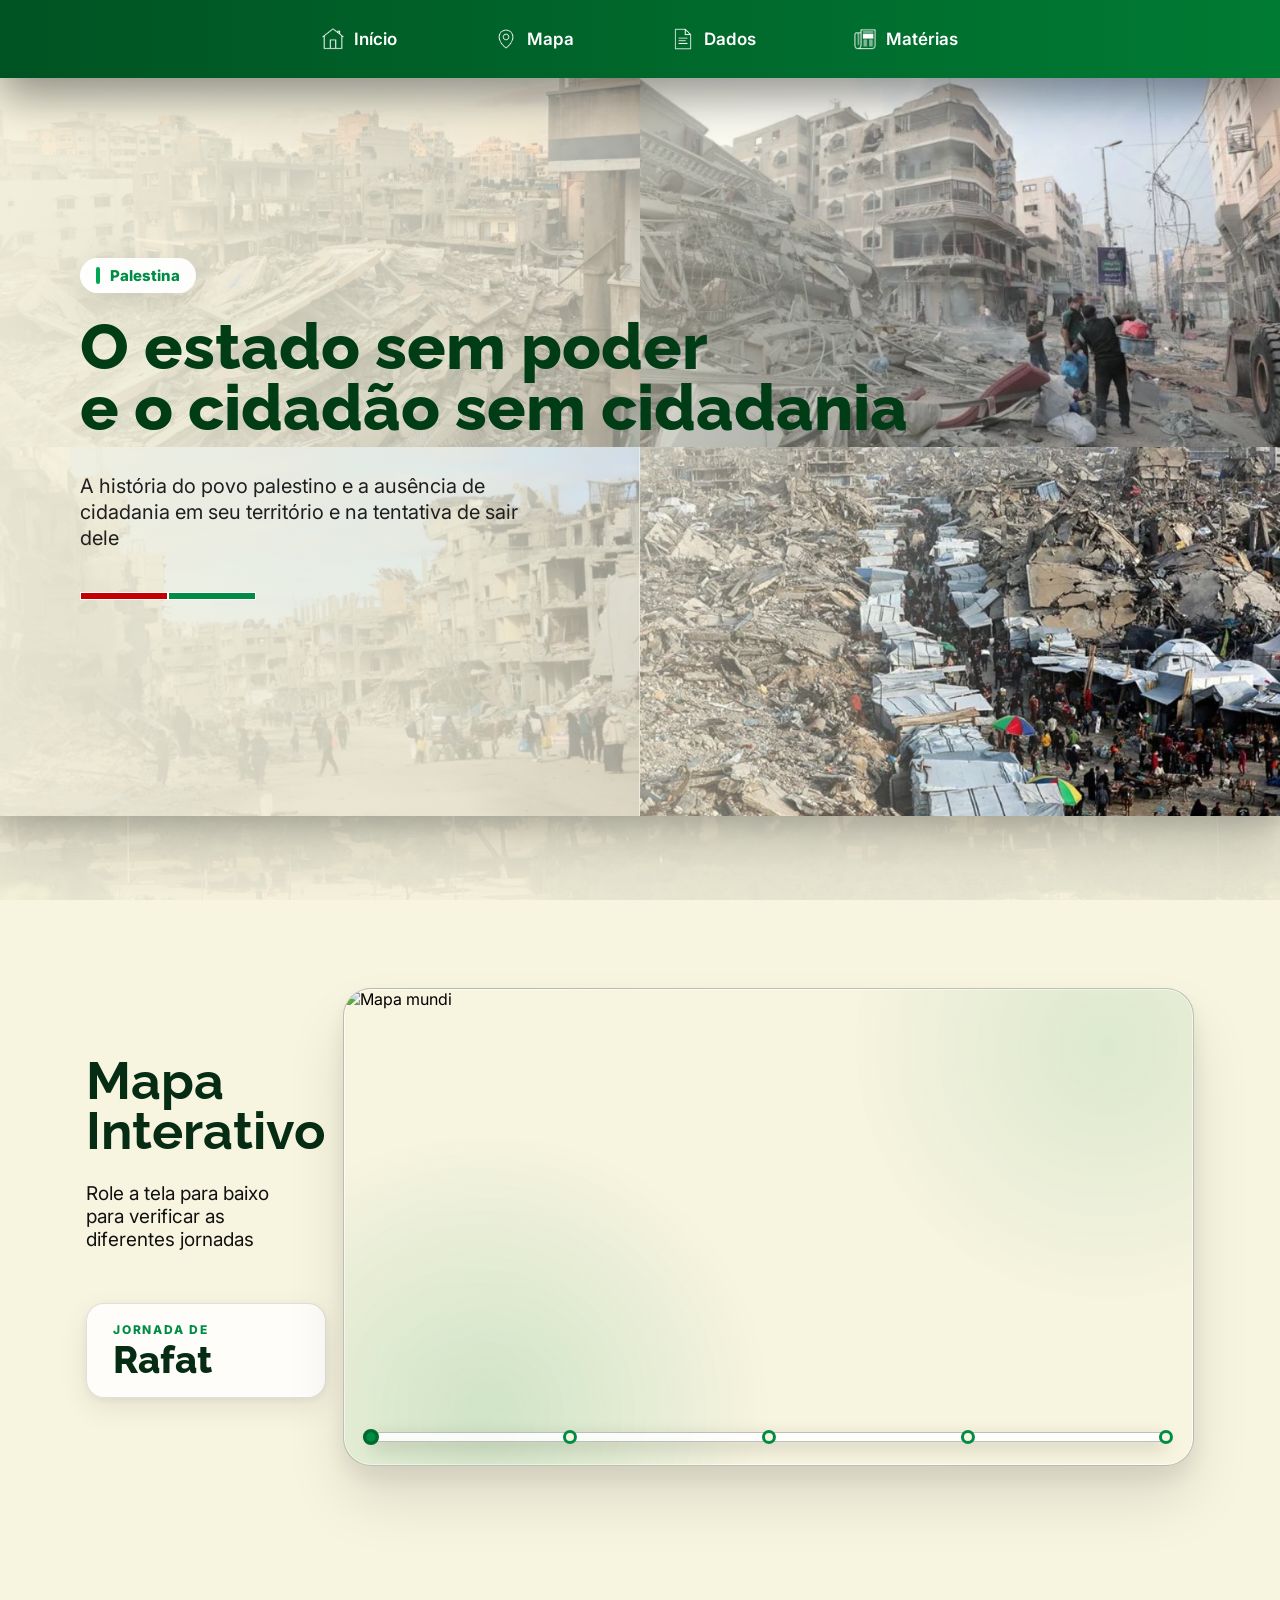
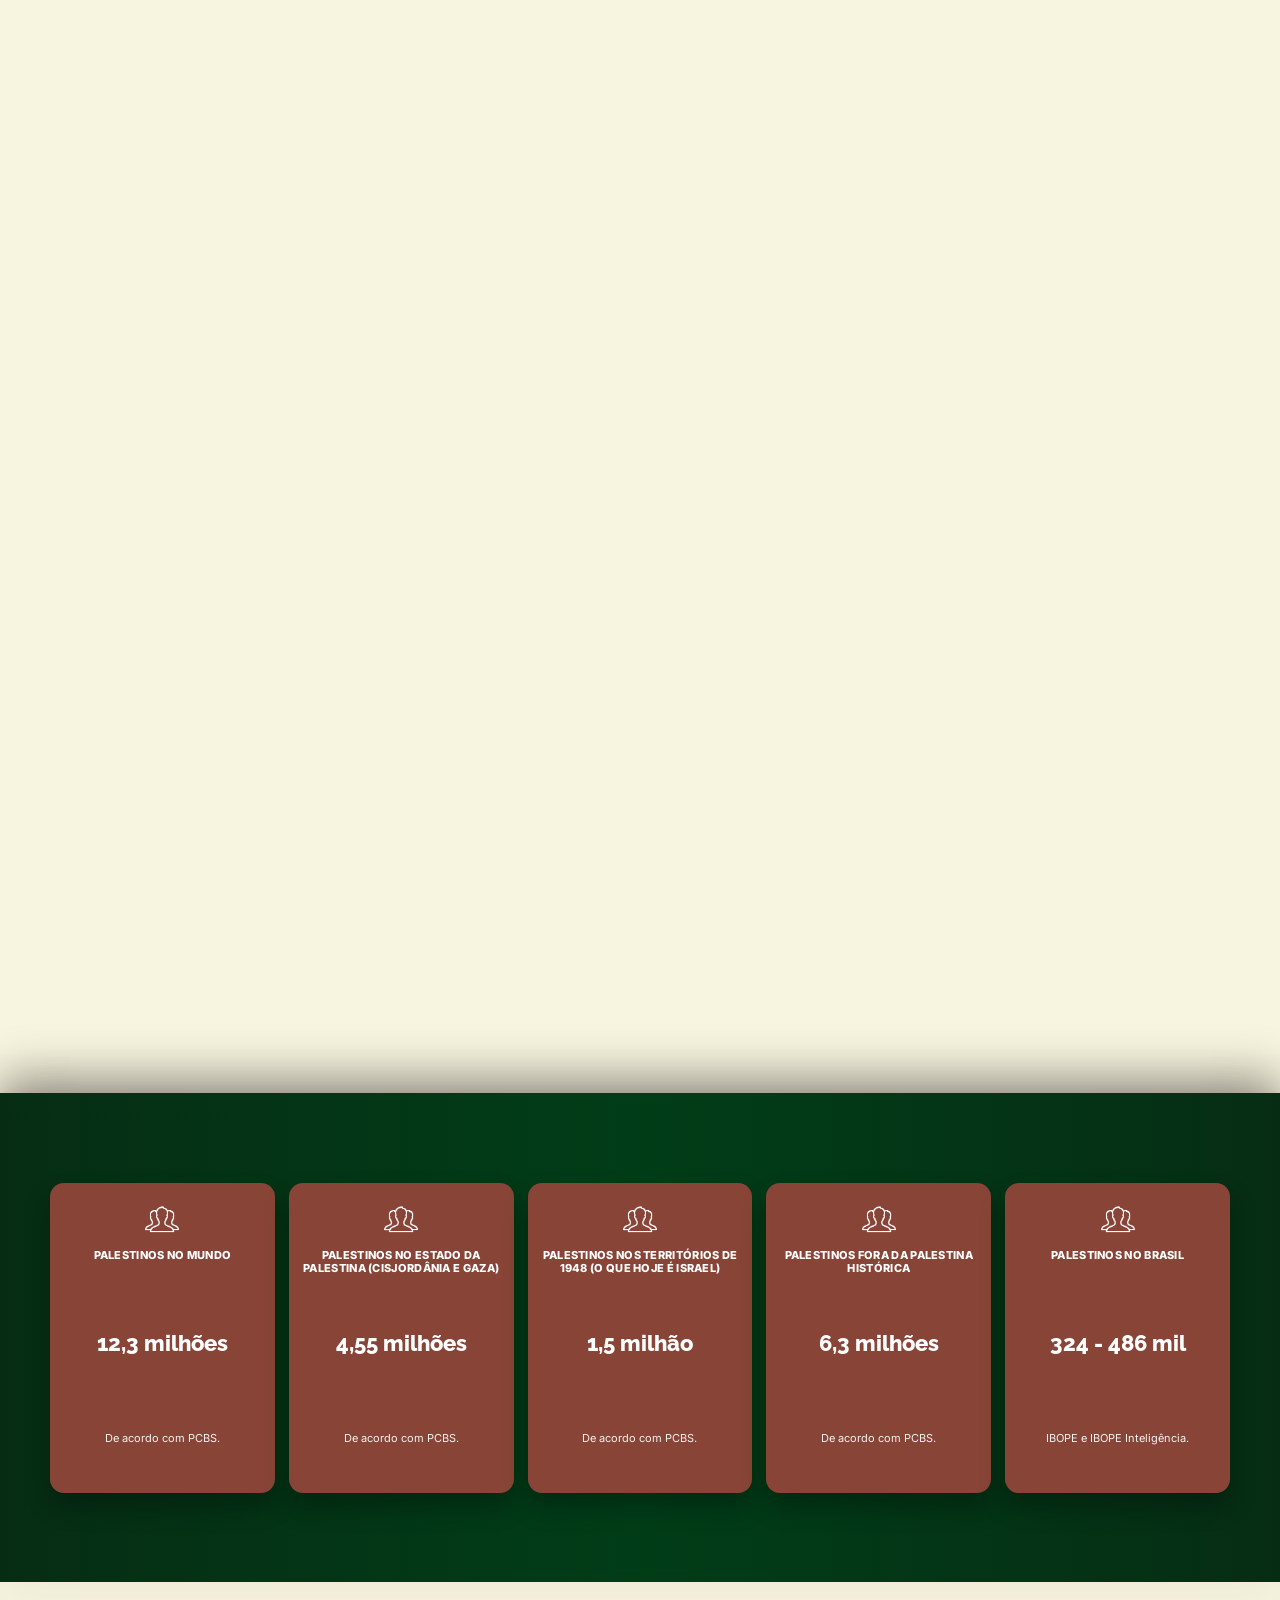
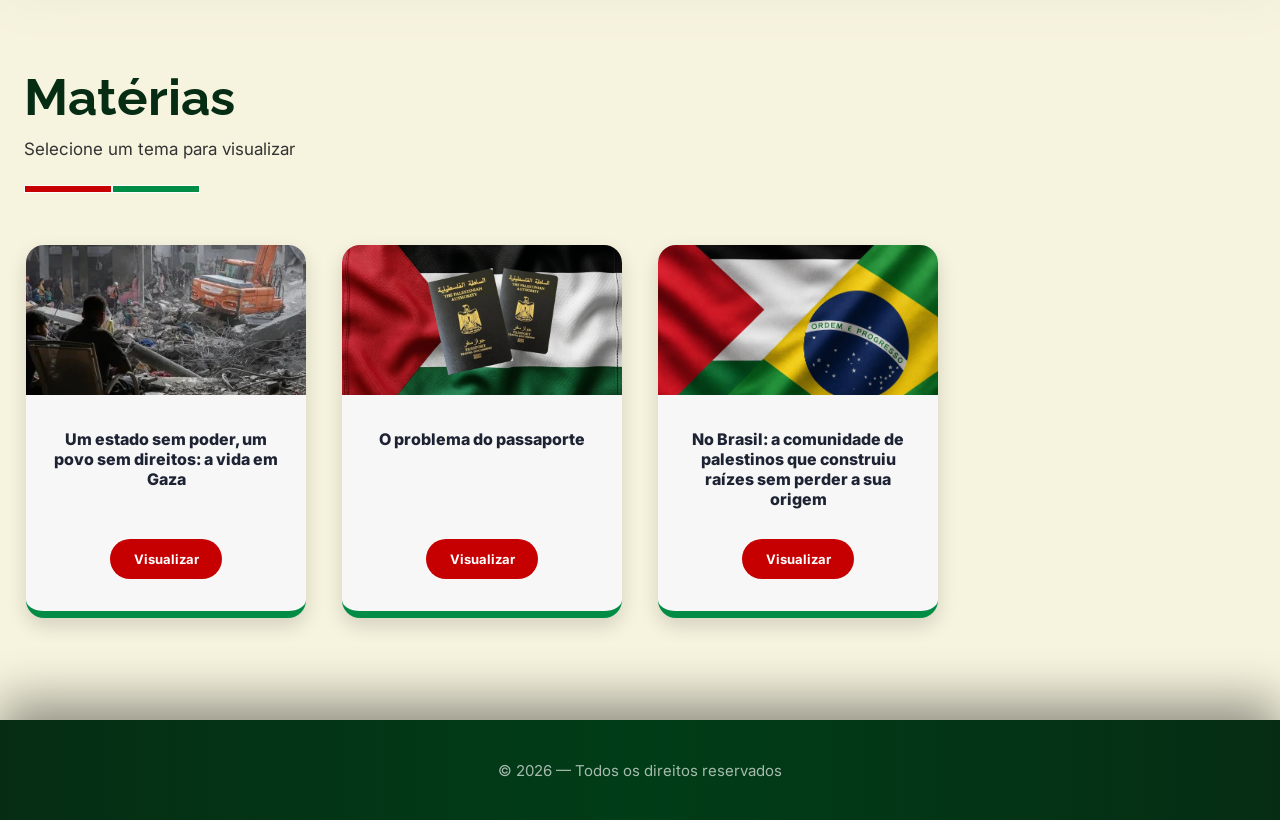
==== commit 19a0453a: "imagens" ====
--- a/index.html
+++ b/index.html
@@ -50,7 +50,7 @@
 
         <div class="hero-overlay"></div>
 
-        <img src="img/hero2.jpeg" alt="Palestina" class="hero-image">
+        <img src="img/hero2.webp" alt="Palestina" class="hero-image">
 
         <div class="hero-content">
 
@@ -231,7 +231,7 @@
 
             <div class="white-card">
                 <div class="article-image">
-                    <img src="img/icone-imagem1.jpeg" alt="">
+                    <img src="img/icone-imagem1.webp" alt="">
                 </div>
 
                 <div class="article-content">
@@ -242,7 +242,7 @@
 
             <div class="white-card">
                 <div class="article-image">
-                    <img src="img/icone-imagem2.jpeg" alt="">
+                    <img src="img/icone-imagem2.webp" alt="">
                 </div>
 
                 <div class="article-content">
@@ -253,7 +253,7 @@
 
             <div class="white-card">
                 <div class="article-image">
-                    <img src="img/icone-imagem3.jpeg" alt="">
+                    <img src="img/icone-imagem3.webp" alt="">
                 </div>
 
                 <div class="article-content">
--- a/style.css
+++ b/style.css
@@ -179,7 +179,7 @@
 /* MAPA */
 
 .journey-section {
-    background: rgba(247, 244, 223, 0.92) url("img/hero.jpg");
+    background: rgba(247, 244, 223, 0.92) url("img/hero.webp");
     background-blend-mode: lighten;
     background-size: cover;
     background-position: center;
@@ -657,7 +657,7 @@
 
 .articles {
     padding: clamp(80px, 7vw, 120px) 24px clamp(100px, 8vw, 140px);
-    background: rgba(247, 244, 223, 0.92) url("img/hero.jpg");
+    background: rgba(247, 244, 223, 0.92) url("img/hero.webp");
     background-blend-mode: lighten;
     background-size: cover;
     background-position: center;
@@ -780,52 +780,69 @@
 .topic-page {
     min-height: 100vh;
     padding: 140px 5vw 80px;
+
     background:
-        linear-gradient(rgba(247, 244, 223, 0.76), rgba(247, 244, 223, 0.76)),
-        url("img/hero.jpg");
+        linear-gradient(rgba(247, 244, 223, 0.76),
+            rgba(247, 244, 223, 0.76)),
+        url("img/hero.webp");
+
     background-size: cover;
     background-position: center;
     background-attachment: fixed;
 }
 
+/* HERO DA MATÉRIA */
+
 .topic-hero {
     max-width: 1400px;
-    margin: 0 auto 70px;
-    align-items: flex-start;
+    margin: 0 auto 80px;
 }
 
 .topic-info {
+    max-width: 950px;
+    padding-left: 28px;
+    border-left: 6px solid #008c45;
+
     display: flex;
     flex-direction: column;
     justify-content: center;
-    margin-top: 60px;
 }
 
 .topic-info h1 {
     font-family: 'Raleway', sans-serif;
-    font-size: clamp(50px, 3vw, 90px);
+    font-size: clamp(58px, 3vw, 92px);
     line-height: 0.95;
+    font-weight: 800;
     color: #062d14;
-    margin-bottom: clamp(34px, 4vw, 66px);
-    max-width: 55vw;
+    margin: 0;
+    text-shadow: 0 2px 10px rgba(255, 255, 255, 0.45);
 }
 
 .topic-info p {
+    margin-top: 24px;
+
     font-size: clamp(18px, 1.5vw, 30px);
-    line-height: 1.2;
+    line-height: 1.4;
+
     color: #111;
-}
+
+    max-width: 800px;
+}
+
+/* BARRAS PALESTINA */
 
 .topic-bars {
     display: flex;
-    margin-bottom: 34px;
-    align-self: center;
+    align-items: center;
+
+    margin-bottom: 22px;
 }
 
 .topic-bar {
     width: 90px;
     height: 8px;
-    border: 1px solid white;
+
+    border: 1px solid rgba(255, 255, 255, 0.7);
 }
 
 .topic-red {
@@ -836,14 +853,22 @@
     background: #008c45;
 }
 
+/* VÍDEO */
+
 .topic-video-box {
     position: relative;
+
     background: rgba(244, 241, 225, 0.92);
+
     border-radius: 28px;
     overflow: hidden;
-    box-shadow: 0 15px 40px rgba(0, 0, 0, 0.18);
+
     border: 1px solid rgba(0, 0, 0, 0.15);
+
     backdrop-filter: blur(4px);
+
+    box-shadow:
+        0 15px 40px rgba(0, 0, 0, 0.18);
 }
 
 .topic-video-box iframe {
@@ -853,6 +878,8 @@
     border: none;
 }
 
+/* CONTEÚDO */
+
 .topic-content {
     max-width: 1400px;
     margin: 0 auto;
@@ -861,7 +888,9 @@
 .topic-text-card,
 .topic-about-card {
     border-radius: 22px;
+
     backdrop-filter: blur(10px);
+
     box-shadow:
         0 30px 70px rgba(0, 0, 0, 0.22),
         0 10px 25px rgba(0, 0, 0, 0.10);
@@ -876,20 +905,26 @@
     font-family: 'Raleway', sans-serif;
     font-size: 30px;
     font-weight: 600;
+
     color: #000;
+
     margin-bottom: 18px;
 }
 
 .topic-text-card p {
     margin-bottom: 22px;
+
     font-size: 18px;
     line-height: 1.8;
+
     color: #2b2b2b;
 }
 
 .topic-text-card p:last-child {
     margin-bottom: 0;
 }
+
+/* SOBRE */
 
 .topic-about-card {
     background: rgba(225, 235, 210, 0.85);
@@ -899,8 +934,11 @@
 .topic-about-card h2 {
     font-family: 'Raleway', sans-serif;
     font-size: 2rem;
+
     color: #002d12;
+
     margin-bottom: 20px;
+
     text-align: center;
 }
 
@@ -994,6 +1032,14 @@
     box-shadow: 0 14px 32px rgba(0, 0, 0, .16);
 }
 
+.gallery-house figcaption {
+    margin-top: 18px;
+    font-size: 13px;
+    color: #4a4a4a;
+    font-style: italic;
+    text-align: center;
+}
+
 .gallery-house>img {
     width: 100%;
     height: 420px;
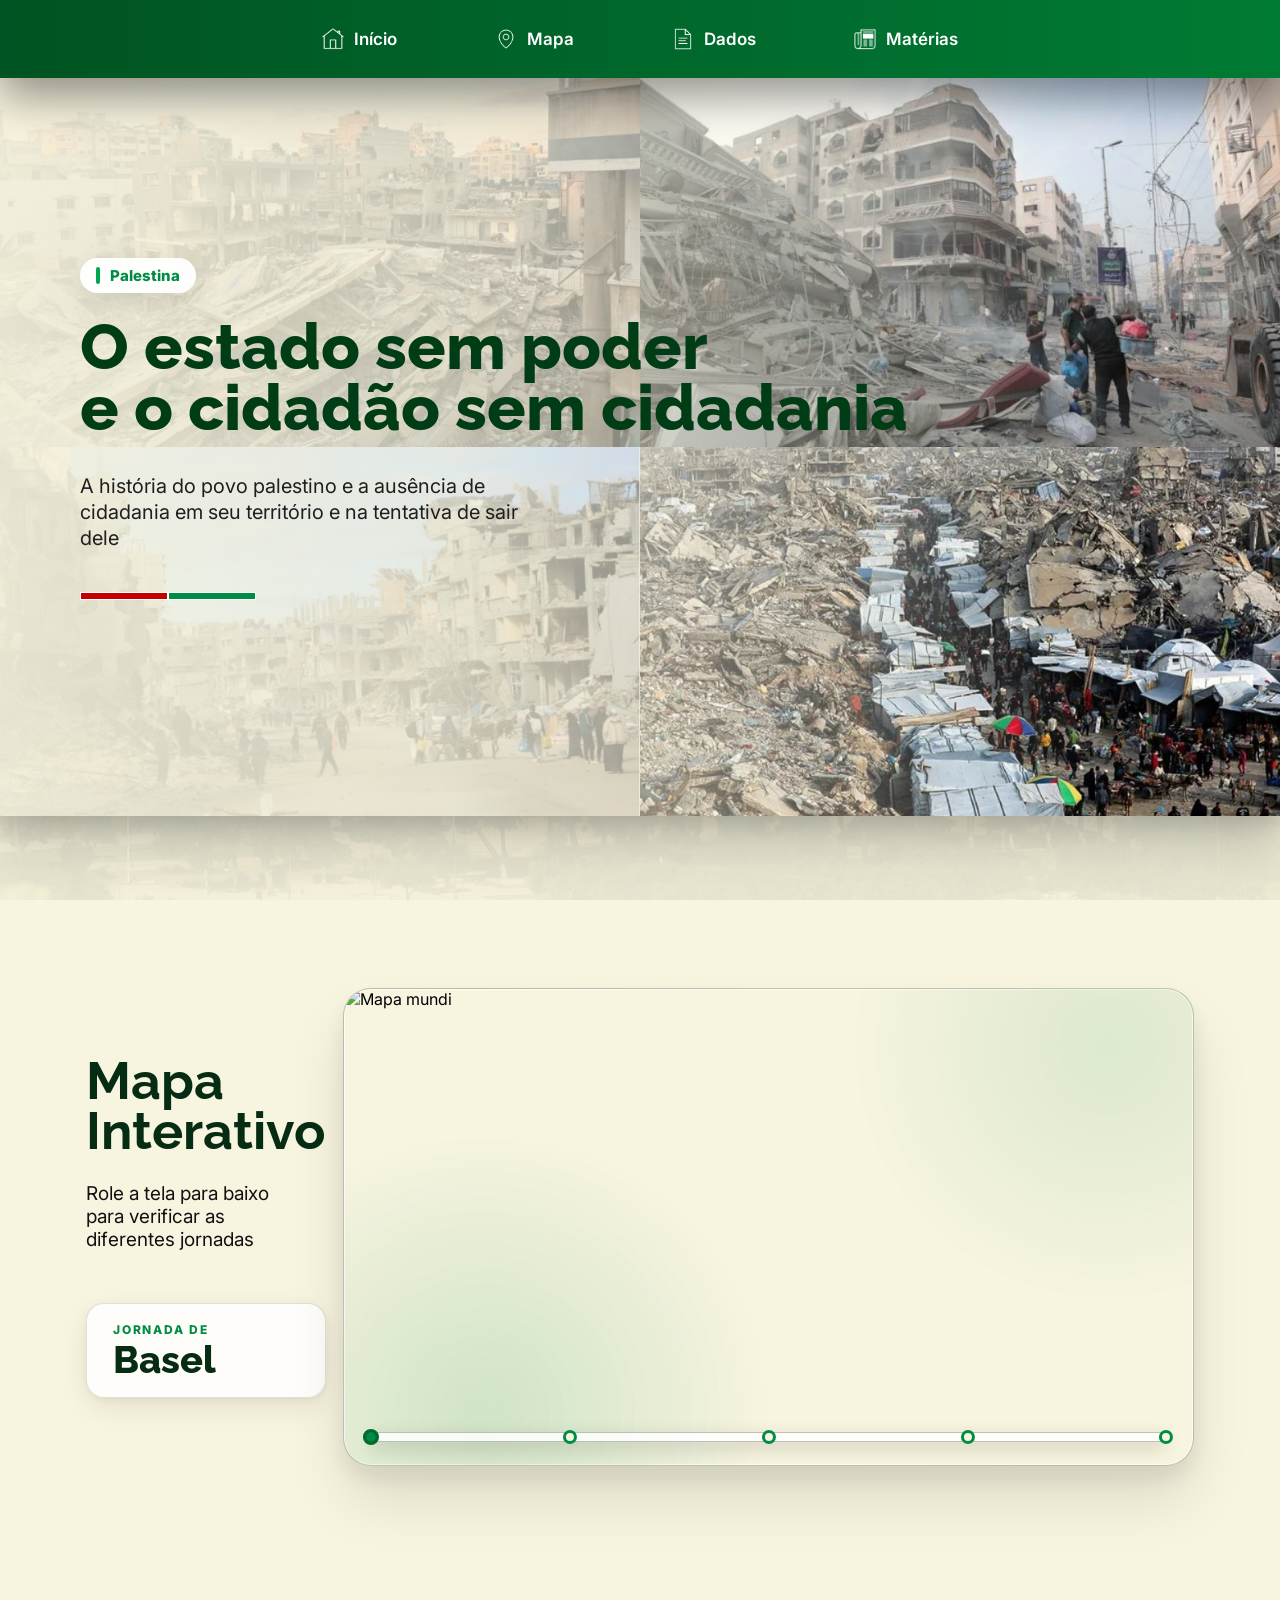
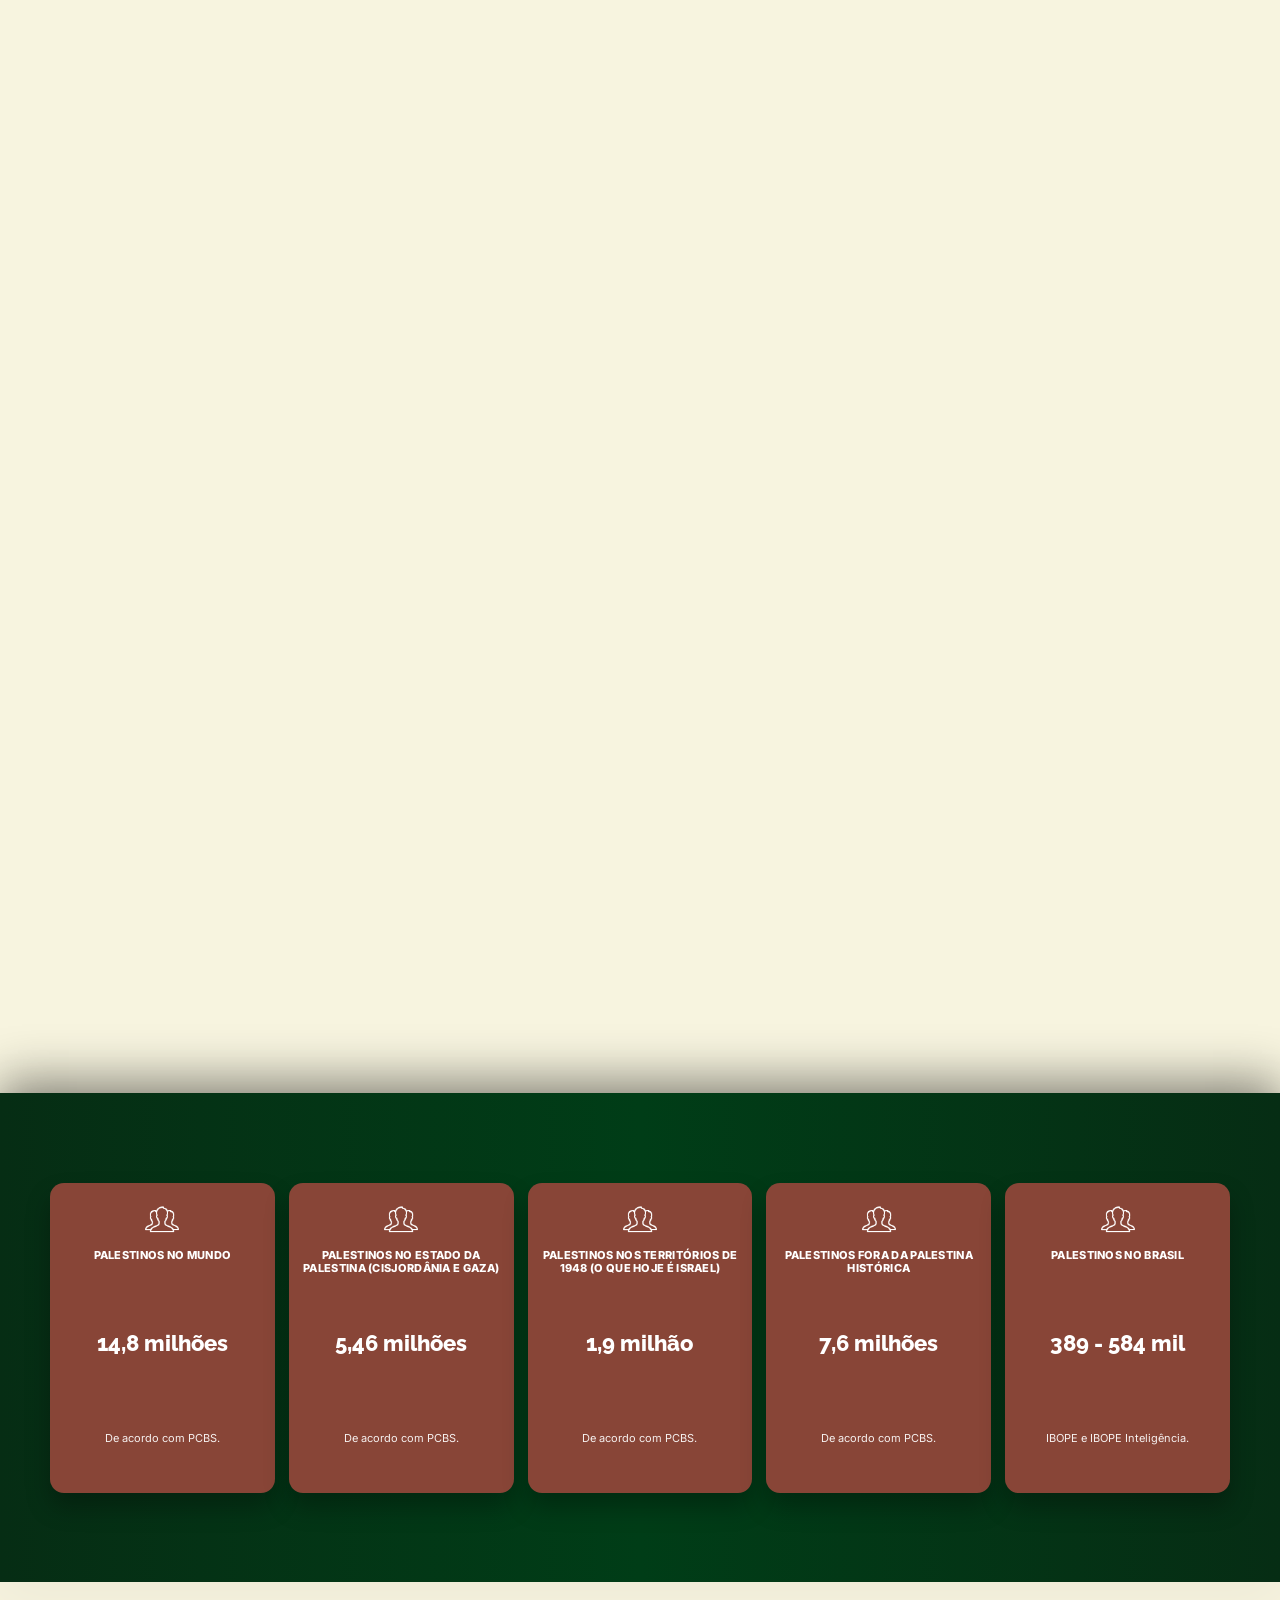
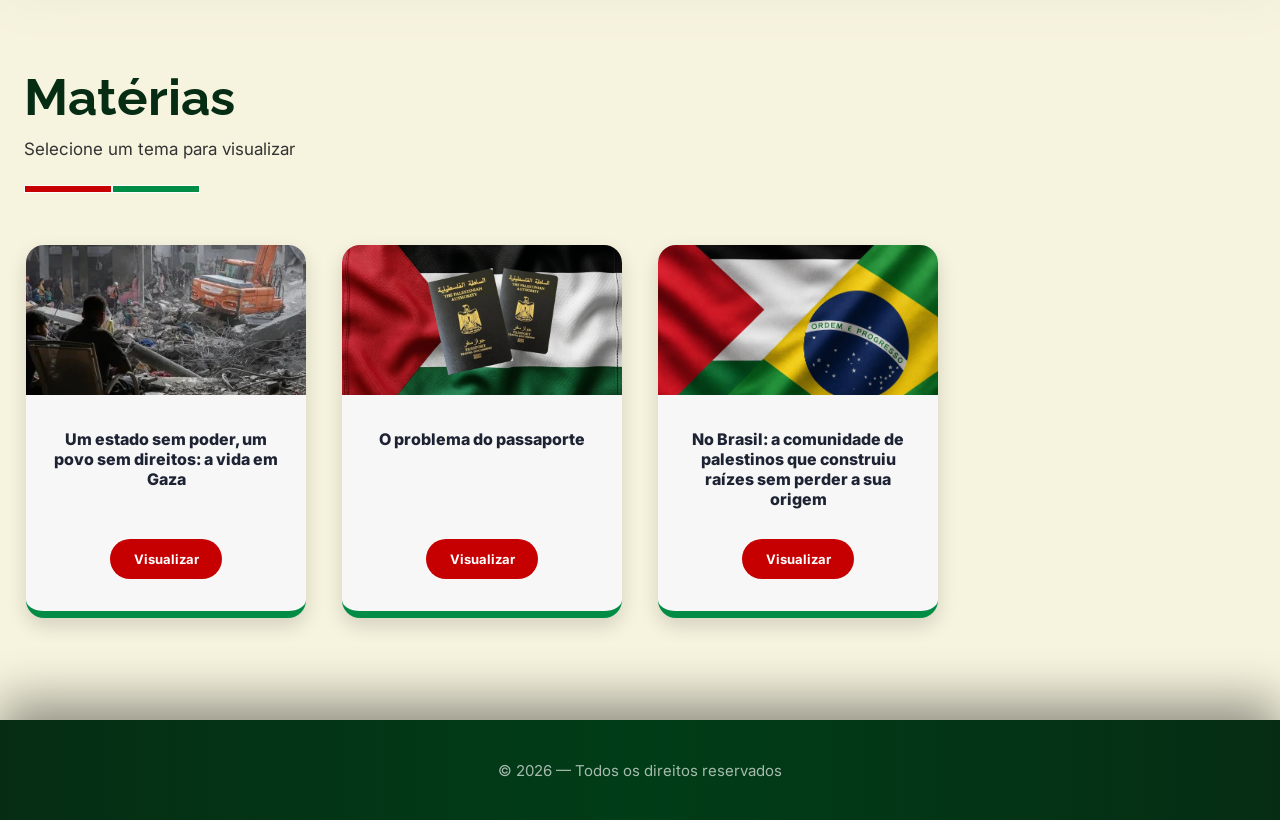
==== commit 964e0169: "celular ajustes1" ====
--- a/index.html
+++ b/index.html
@@ -21,6 +21,13 @@
 <body id="inicio">
 
     <header>
+
+        <button class="menu-toggle" aria-label="Abrir menu">
+            <span></span>
+            <span></span>
+            <span></span>
+        </button>
+
         <nav class="menu">
 
             <a href="#inicio" class="nav-btn">
@@ -44,6 +51,7 @@
             </a>
 
         </nav>
+
     </header>
 
     <section class="hero-banner">
@@ -667,6 +675,36 @@
         window.addEventListener("resize", updateJourneyByScroll);
 
         updateJourneyByScroll();
+
+        if (menuToggle && menu) {
+
+            menuToggle.addEventListener("click", () => {
+
+                menu.classList.toggle("open");
+                menuToggle.classList.toggle("active");
+
+            });
+
+        }
+
+        menuToggle.addEventListener("click", () => {
+
+            menu.classList.toggle("open");
+            menuToggle.classList.toggle("active");
+
+        });
+
+        document.querySelectorAll(".nav-btn")
+            .forEach(link => {
+
+                link.addEventListener("click", () => {
+
+                    menu.classList.remove("open");
+                    menuToggle.classList.remove("active");
+
+                });
+
+            });
     </script>
 
 </body>
--- a/style.css
+++ b/style.css
@@ -1300,26 +1300,89 @@
 
 @media (max-width: 700px) {
     header {
-        height: auto;
-        padding: 12px;
+        height: 74px;
+        padding: 0 18px;
+
+        display: flex;
+        align-items: center;
+        justify-content: flex-end;
+    }
+
+    .img-clipping {
+        margin: 34px 0;
+        background: #f8f6ed;
+        border-left: 5px solid #008c45;
+        border-radius: 14px;
+        box-shadow: 0 14px 32px rgba(0, 0, 0, 0.16);
+        justify-self: center;
+        width: 100%;
+    }
+
+    .topic-text-card h2 {
+        font-size: 25px;
+        line-height: 30px;
+    }
+
+    .news-clipping blockquote {
+        line-height: 1.4;
+        text-align: left;
+    }
+
+    .menu-toggle {
+        display: block;
     }
 
     .menu {
-        gap: 12px;
-        flex-wrap: wrap;
-        justify-content: center;
+        position: fixed;
+
+        top: 74px;
+        left: 0;
+        right: 0;
+
+        display: flex;
+        flex-direction: column;
+
+        gap: 0;
+
+        background: rgba(247, 244, 223, .98);
+
+        backdrop-filter: blur(10px);
+
+        padding: 20px;
+
+        transform: translateY(-120%);
+        opacity: 0;
+
+        pointer-events: none;
+
+        transition:
+            transform .35s ease,
+            opacity .35s ease;
+
+        box-shadow:
+            0 10px 25px rgba(0, 0, 0, .15);
+
+        z-index: 10000;
+    }
+
+    .menu.open {
+        transform: translateY(0);
+        opacity: 1;
+        pointer-events: auto;
     }
 
     .nav-btn {
-        padding: 8px 10px;
+        width: 100%;
+        justify-content: flex-start;
+        padding: 14px 18px;
     }
 
     .nav-btn img {
-        width: 20px;
+        width: 22px;
     }
 
     .nav-btn span {
-        font-size: 14px;
+        font-size: 16px;
     }
 
     .hero-banner {
@@ -1414,6 +1477,13 @@
         opacity: .98;
         filter: drop-shadow(0 4px 12px rgba(0, 0, 0, .25));
 
+    }
+
+    .topic-info {
+        text-align: center;
+        align-items: center;
+        border: none;
+        padding: 0;
     }
 
     .topic-info h1 {
@@ -1465,4 +1535,47 @@
     footer {
         height: 90px;
     }
+}
+
+/* HAMBURGER */
+
+.menu-toggle {
+    display: none;
+
+    width: 46px;
+    height: 46px;
+
+    border: none;
+    background: transparent;
+
+    cursor: pointer;
+
+    z-index: 10001;
+}
+
+.menu-toggle span {
+    display: block;
+
+    width: 28px;
+    height: 3px;
+
+    margin: 5px auto;
+
+    background: #062d14;
+
+    border-radius: 999px;
+
+    transition: .3s;
+}
+
+.menu-toggle.active span:nth-child(1) {
+    transform: translateY(8px) rotate(45deg);
+}
+
+.menu-toggle.active span:nth-child(2) {
+    opacity: 0;
+}
+
+.menu-toggle.active span:nth-child(3) {
+    transform: translateY(-8px) rotate(-45deg);
 }
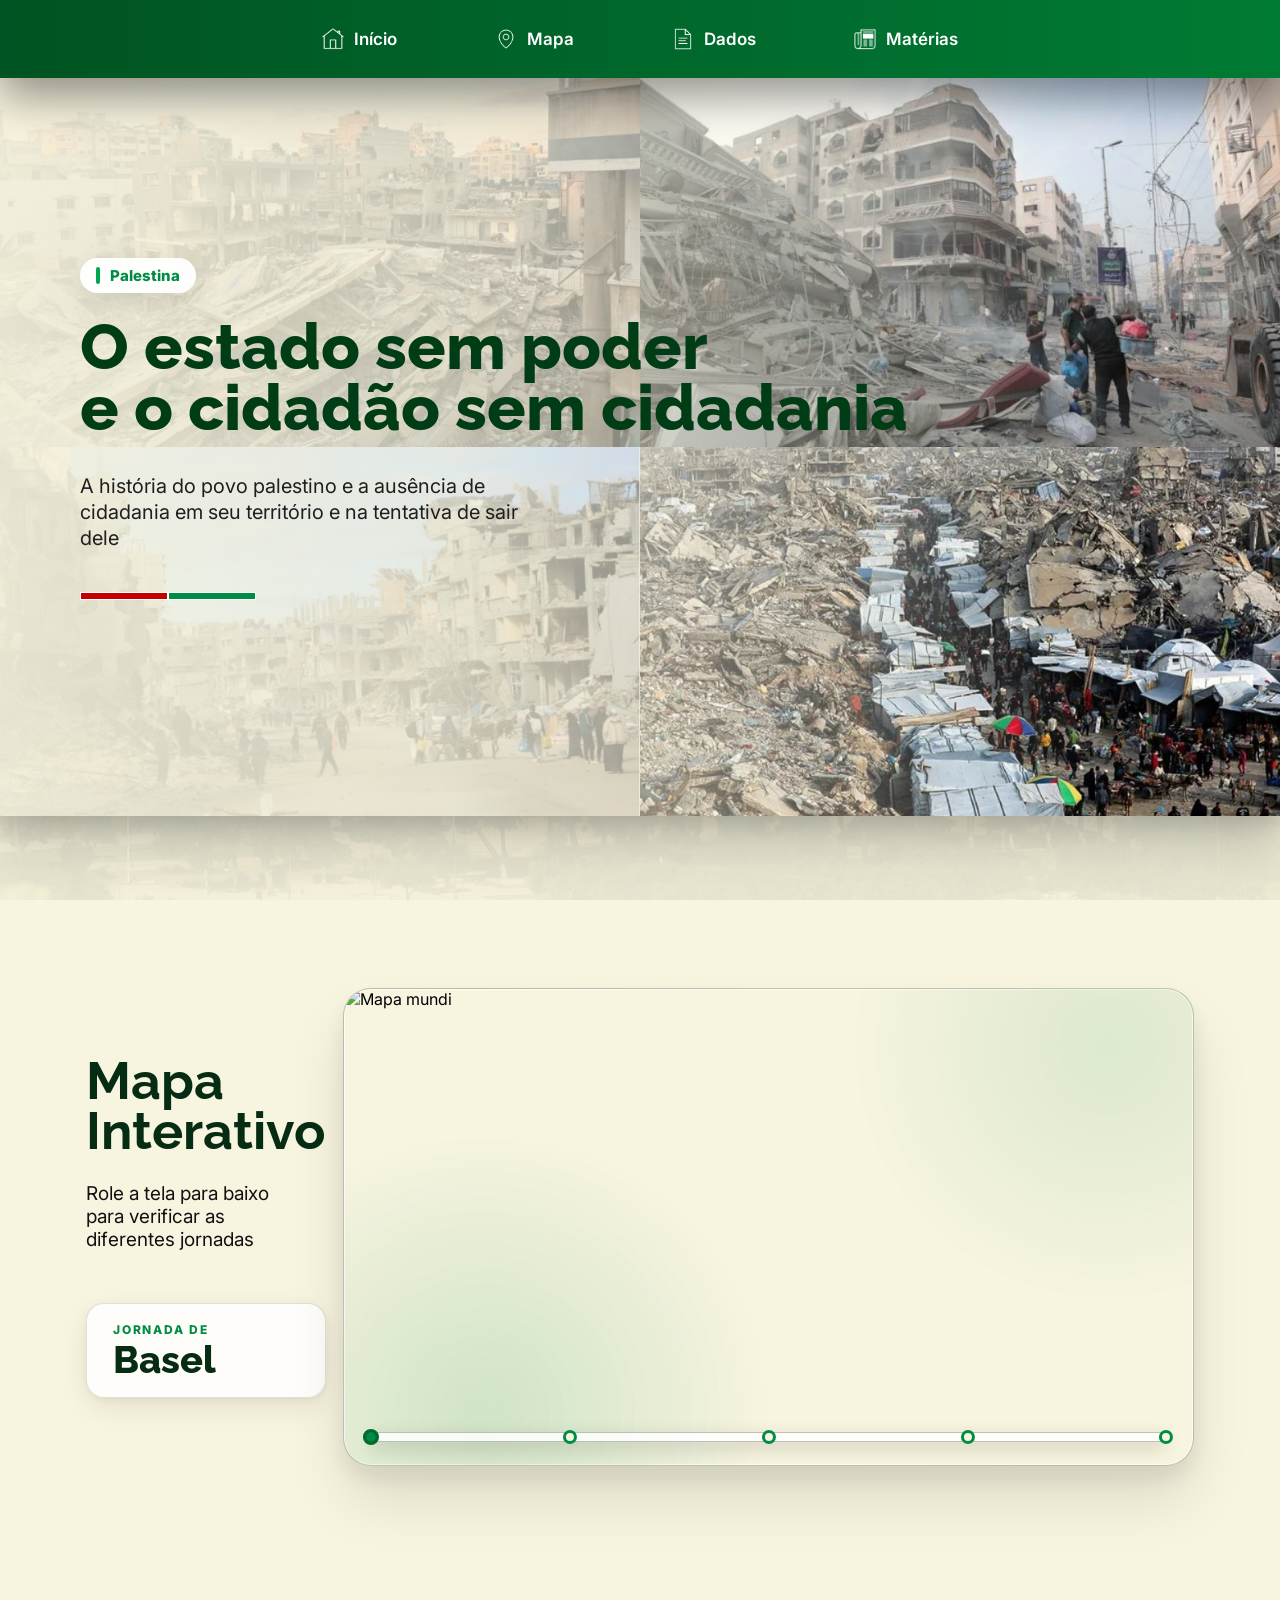
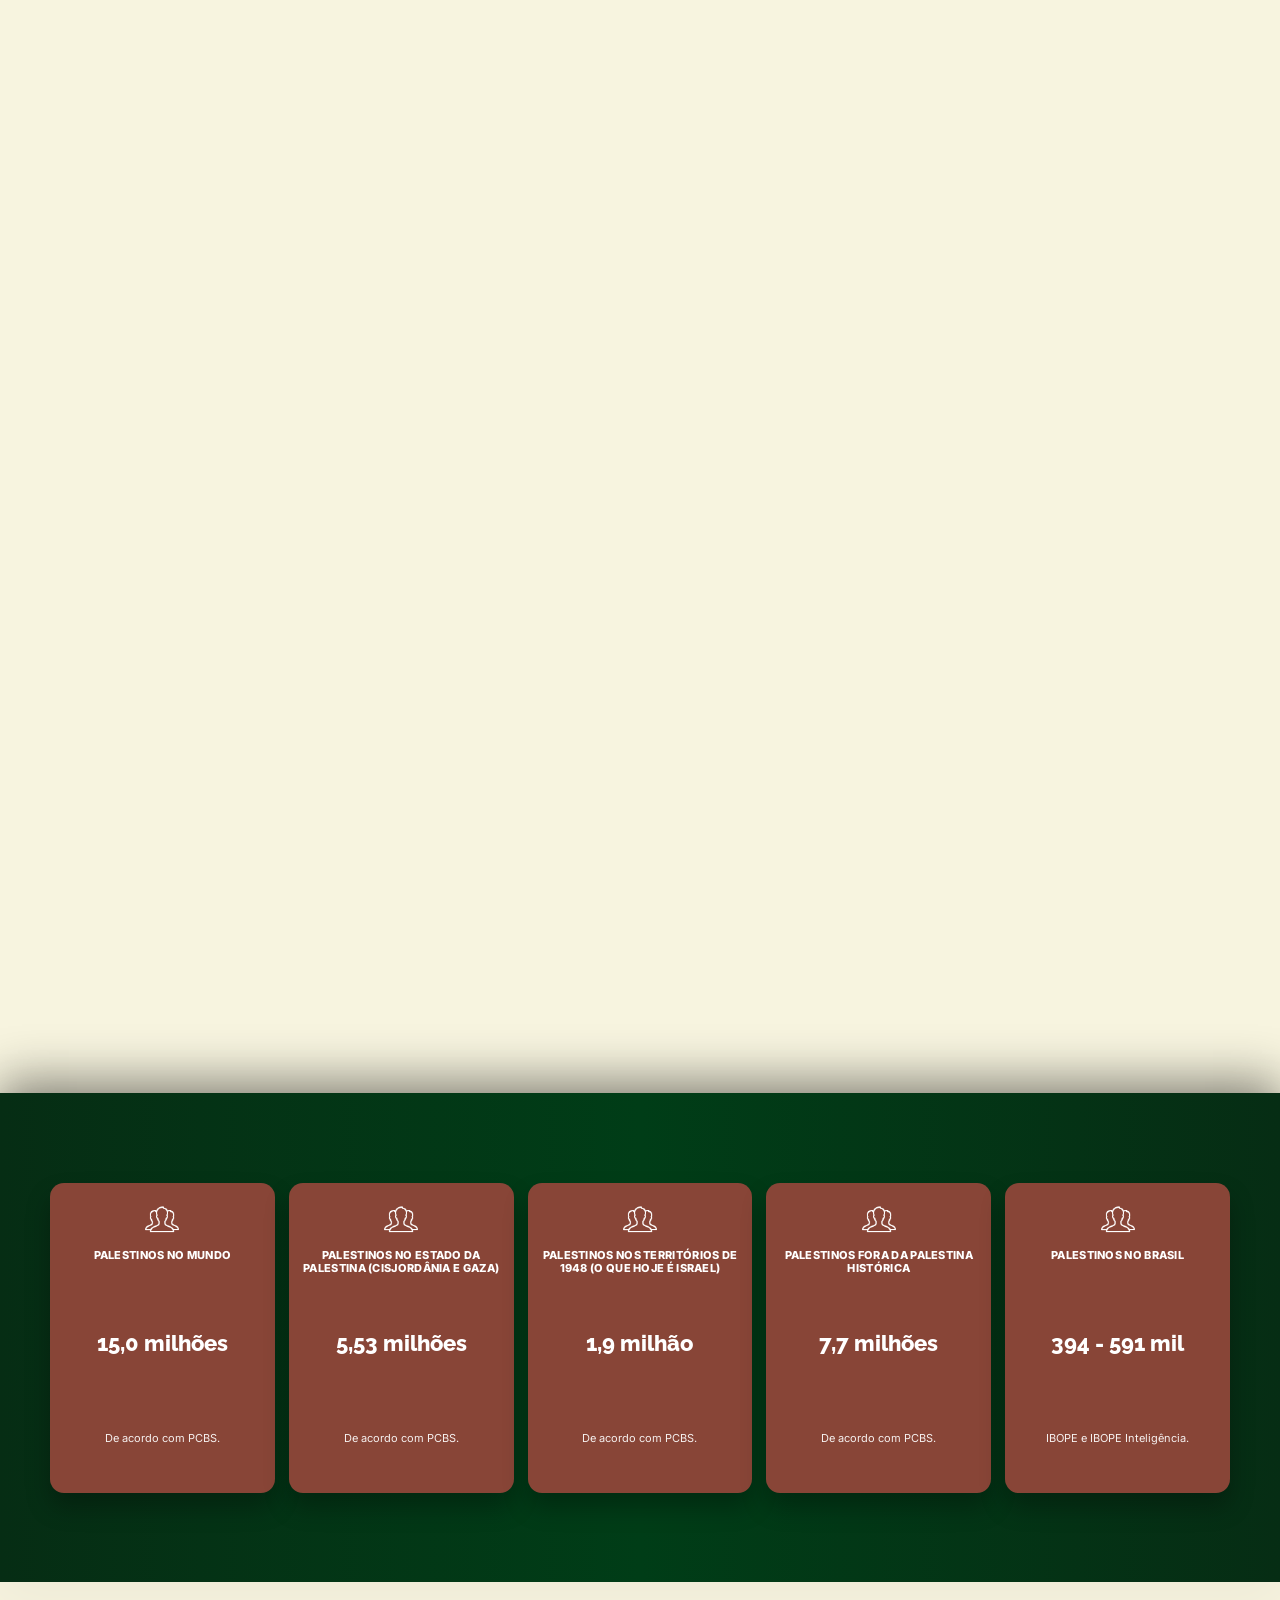
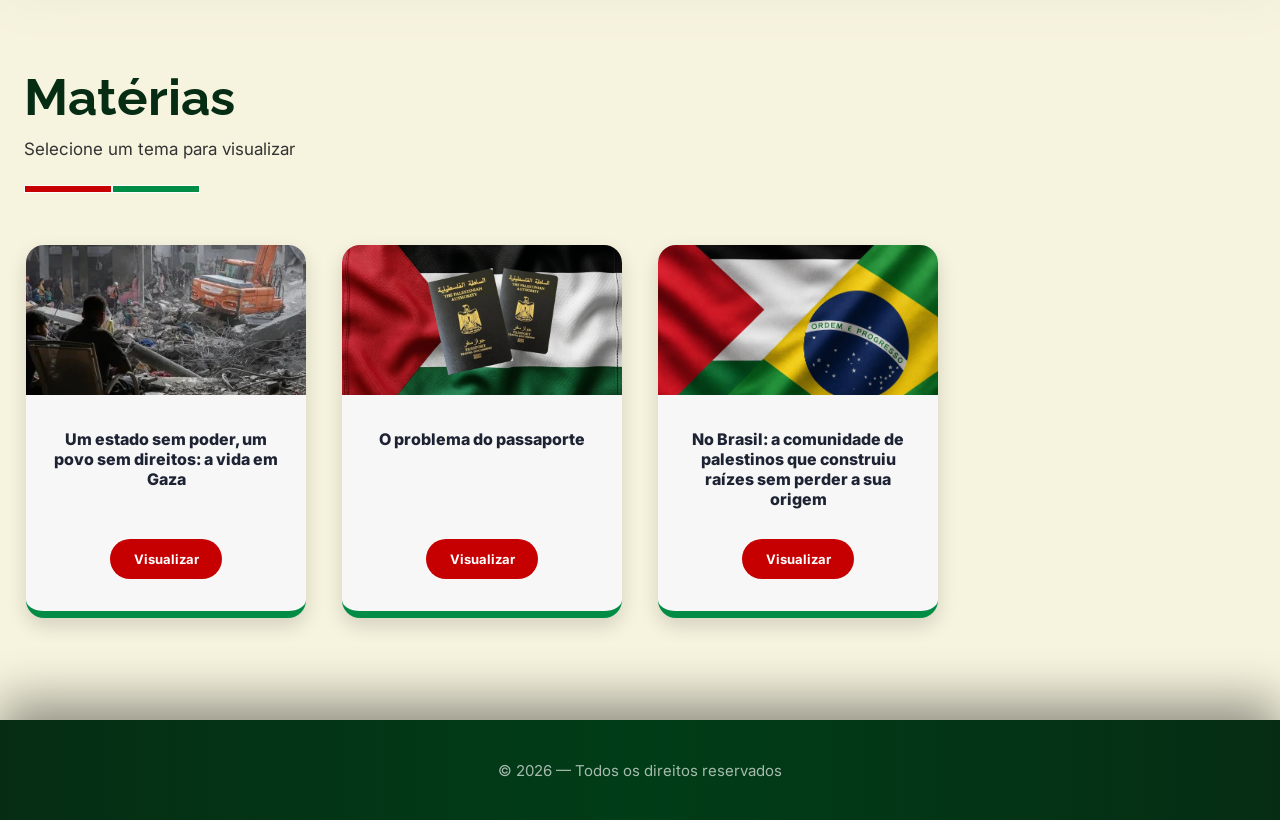
==== commit 263f1dde: "menu-celular" ====
--- a/index.html
+++ b/index.html
@@ -21,7 +21,6 @@
 <body id="inicio">
 
     <header>
-
         <button class="menu-toggle" aria-label="Abrir menu">
             <span></span>
             <span></span>
@@ -29,7 +28,6 @@
         </button>
 
         <nav class="menu">
-
             <a href="#inicio" class="nav-btn">
                 <img src="img/icone-home.png" alt="">
                 <span>Início</span>
@@ -49,9 +47,7 @@
                 <img src="img/icone-materias.png" alt="">
                 <span>Matérias</span>
             </a>
-
         </nav>
-
     </header>
 
     <section class="hero-banner">
@@ -666,6 +662,25 @@
             }
         }
 
+        // Lógica do Menu Hambúrguer
+        const menuToggle = document.querySelector(".menu-toggle");
+        const menu = document.querySelector(".menu");
+        const navLinks = document.querySelectorAll(".nav-btn");
+
+        // Abre ou fecha o menu ao clicar no botão hambúrguer
+        menuToggle.addEventListener("click", () => {
+            menuToggle.classList.toggle("active");
+            menu.classList.toggle("open");
+        });
+
+        // Fecha o menu automaticamente ao clicar em qualquer link (âncora)
+        navLinks.forEach(link => {
+            link.addEventListener("click", () => {
+                menuToggle.classList.remove("active");
+                menu.classList.remove("open");
+            });
+        });
+
         window.addEventListener("scroll", toggleScrollNext);
         window.addEventListener("resize", toggleScrollNext);
 
@@ -675,36 +690,6 @@
         window.addEventListener("resize", updateJourneyByScroll);
 
         updateJourneyByScroll();
-
-        if (menuToggle && menu) {
-
-            menuToggle.addEventListener("click", () => {
-
-                menu.classList.toggle("open");
-                menuToggle.classList.toggle("active");
-
-            });
-
-        }
-
-        menuToggle.addEventListener("click", () => {
-
-            menu.classList.toggle("open");
-            menuToggle.classList.toggle("active");
-
-        });
-
-        document.querySelectorAll(".nav-btn")
-            .forEach(link => {
-
-                link.addEventListener("click", () => {
-
-                    menu.classList.remove("open");
-                    menuToggle.classList.remove("active");
-
-                });
-
-            });
     </script>
 
 </body>
--- a/style.css
+++ b/style.css
@@ -33,6 +33,47 @@
     top: 0;
     z-index: 100;
     box-shadow: 0 18px 45px rgba(0, 0, 0, 0.42);
+}
+
+/* 2. Estilização do container do botão hambúrguer */
+.menu-toggle {
+    display: none;
+    flex-direction: column;
+    justify-content: space-between;
+    width: 30px;
+    /* Largura do botão */
+    height: 22px;
+    /* Altura do bloco do botão */
+    background: transparent;
+    border: none;
+    cursor: pointer;
+    padding: 0;
+    z-index: 1010;
+    /* Fica acima de tudo */
+}
+
+.menu-toggle span {
+    display: block;
+    width: 100%;
+    height: 3px;
+    background-color: #ffffff;
+    border-radius: 2px;
+    transition: transform 0.3s ease, opacity 0.3s ease;
+}
+
+
+/* 4. Efeito de transformação em "X" quando o menu abrir (acionado pelo seu JS) */
+.menu-toggle.active span:nth-child(1) {
+    transform: translateY(9px) rotate(45deg);
+}
+
+.menu-toggle.active span:nth-child(2) {
+    opacity: 0;
+    /* Some com a barra do meio */
+}
+
+.menu-toggle.active span:nth-child(3) {
+    transform: translateY(-10px) rotate(-45deg);
 }
 
 .menu {
@@ -1299,23 +1340,20 @@
 }
 
 @media (max-width: 700px) {
+
     header {
-        height: 74px;
-        padding: 0 18px;
-
         display: flex;
+        justify-content: flex-start;
         align-items: center;
-        justify-content: flex-end;
+        padding: 15px 20px;
+        position: relative;
+        z-index: 1000;
     }
 
     .img-clipping {
-        margin: 34px 0;
-        background: #f8f6ed;
-        border-left: 5px solid #008c45;
-        border-radius: 14px;
-        box-shadow: 0 14px 32px rgba(0, 0, 0, 0.16);
-        justify-self: center;
-        width: 100%;
+        width: 110%;
+        max-width: 100%;
+        padding: 0;
     }
 
     .topic-text-card h2 {
@@ -1329,7 +1367,8 @@
     }
 
     .menu-toggle {
-        display: block;
+        display: flex;
+        padding: 0;
     }
 
     .menu {
@@ -1369,6 +1408,7 @@
         transform: translateY(0);
         opacity: 1;
         pointer-events: auto;
+        background: #008c45;
     }
 
     .nav-btn {
@@ -1535,47 +1575,4 @@
     footer {
         height: 90px;
     }
-}
-
-/* HAMBURGER */
-
-.menu-toggle {
-    display: none;
-
-    width: 46px;
-    height: 46px;
-
-    border: none;
-    background: transparent;
-
-    cursor: pointer;
-
-    z-index: 10001;
-}
-
-.menu-toggle span {
-    display: block;
-
-    width: 28px;
-    height: 3px;
-
-    margin: 5px auto;
-
-    background: #062d14;
-
-    border-radius: 999px;
-
-    transition: .3s;
-}
-
-.menu-toggle.active span:nth-child(1) {
-    transform: translateY(8px) rotate(45deg);
-}
-
-.menu-toggle.active span:nth-child(2) {
-    opacity: 0;
-}
-
-.menu-toggle.active span:nth-child(3) {
-    transform: translateY(-8px) rotate(-45deg);
 }
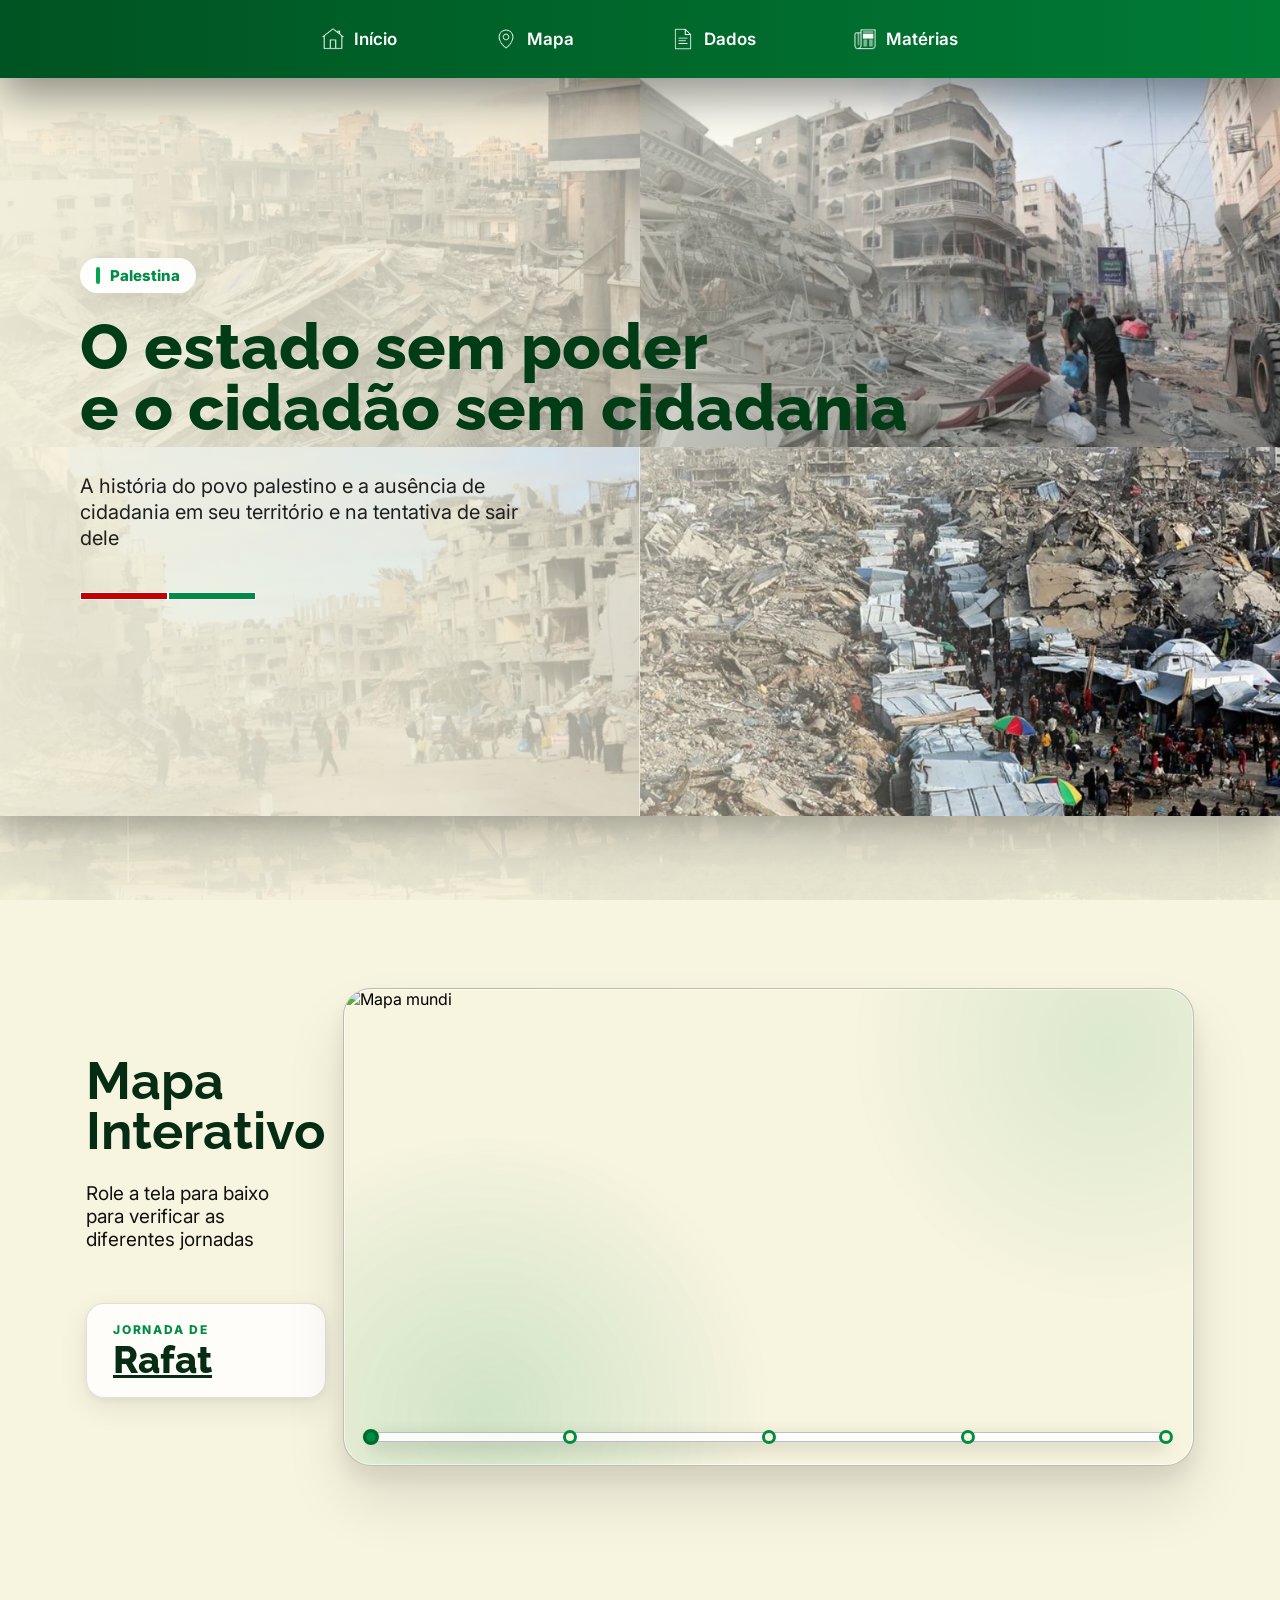
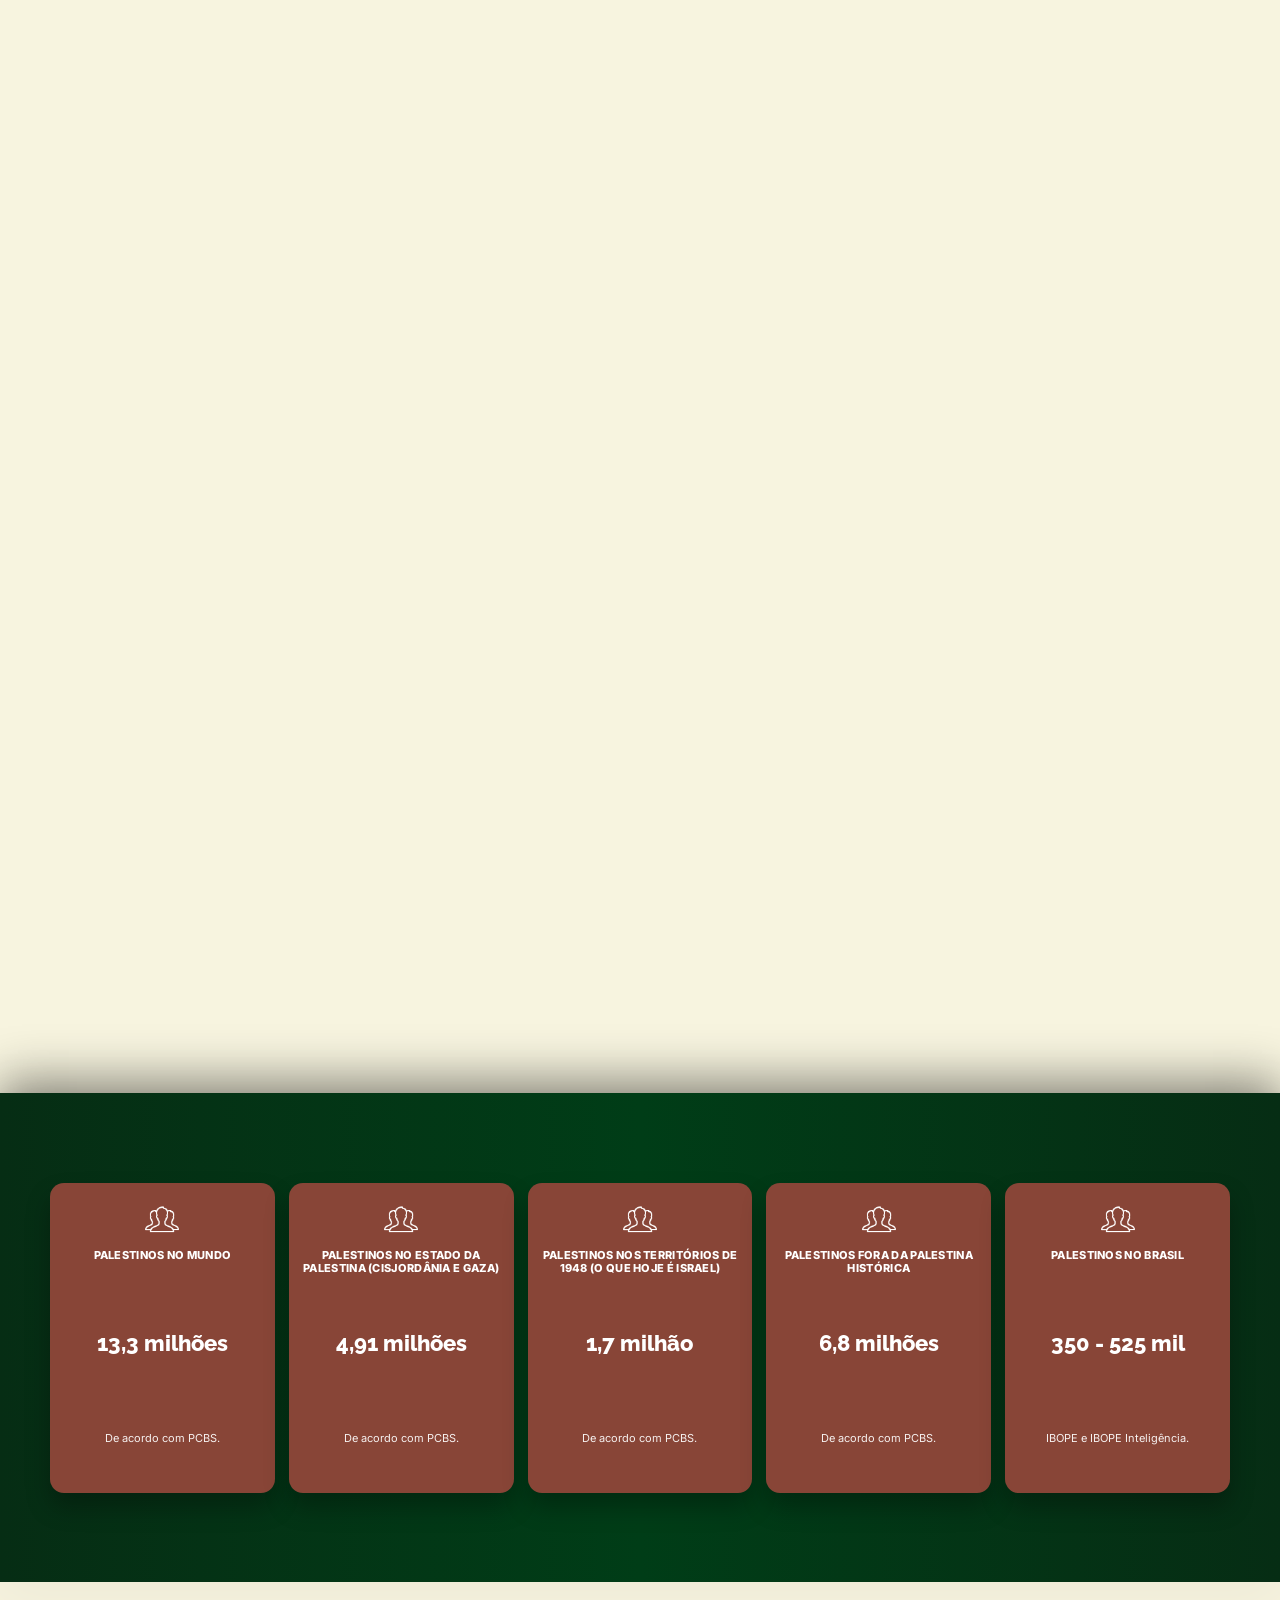
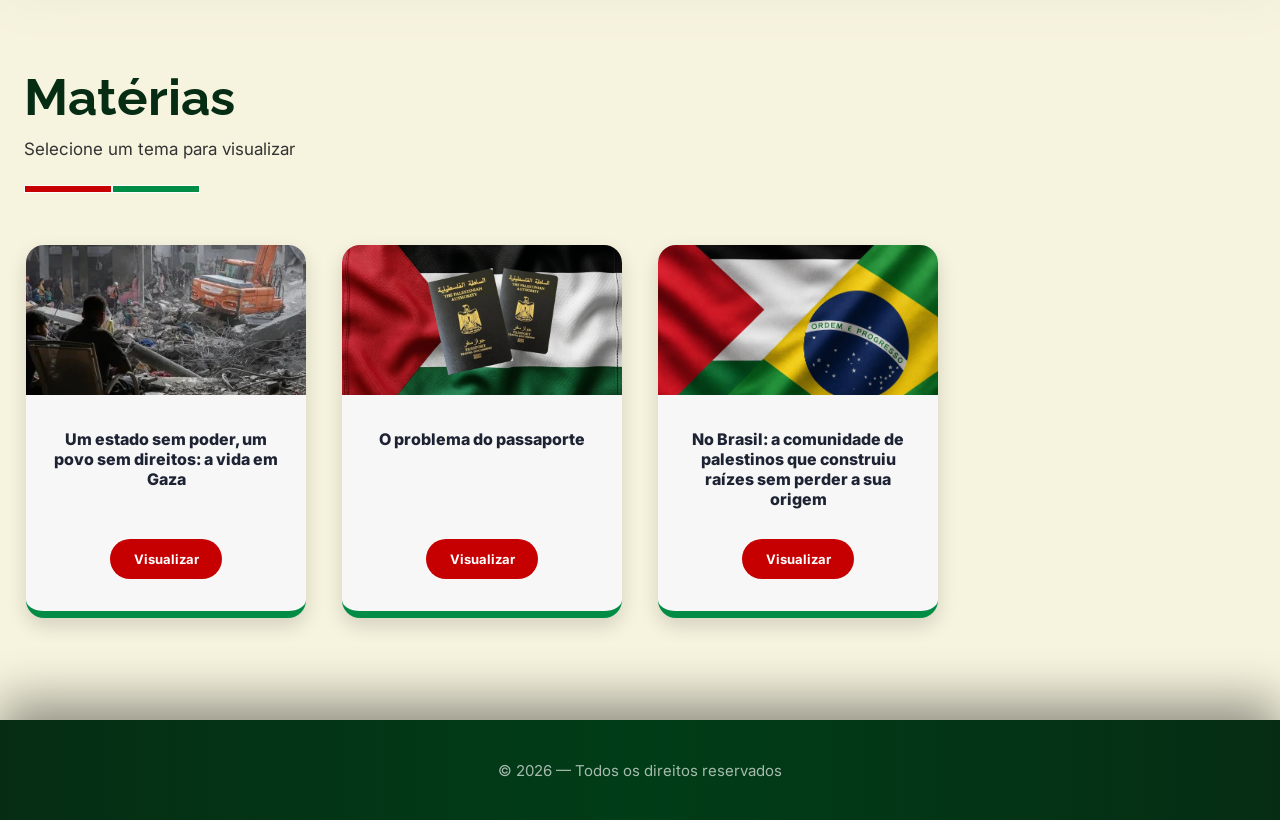
==== commit 19800e31: "Update index.html" ====
--- a/index.html
+++ b/index.html
@@ -99,9 +99,9 @@
                         Jornada de
                     </span>
 
-                    <span class="person-card-name" id="personName">
+                    <a class="person-card-name" id="personName" href="materia3.html">
                         Miassar
-                    </span>
+                    </a>
                 </div>
             </div>
 
@@ -352,6 +352,7 @@
             if (token !== nameAnimationToken) return;
 
             personName.textContent = name;
+            personName.href = personPages[name] || "#";
 
             requestAnimationFrame(() => {
                 personName.classList.remove("fade");
@@ -636,6 +637,14 @@
             counterObserver.observe(counter);
         });
 
+        const personPages = {
+            "Basel": "materia2.html",
+            "Rafat": "materia1.html",
+            "Assmaa": "materia1.html",
+            "Miassar": "materia3.html",
+            "Baraah": "materia3.html"
+        };
+
         const scrollNext = document.querySelector(".scroll-next");
         const mapSection = document.querySelector("#mapa");
         const dataSection = document.querySelector("#dados");
@@ -694,4 +703,4 @@
 
 </body>
 
-</html>+</html>
--- a/style.css
+++ b/style.css
@@ -5,7 +5,7 @@
 }
 
 html {
-    scroll-behavior: smooth;
+    overscroll-behavior-y: none;
 }
 
 body {
@@ -1346,7 +1346,7 @@
         justify-content: flex-start;
         align-items: center;
         padding: 15px 20px;
-        position: relative;
+        position: sticky;
         z-index: 1000;
     }
 
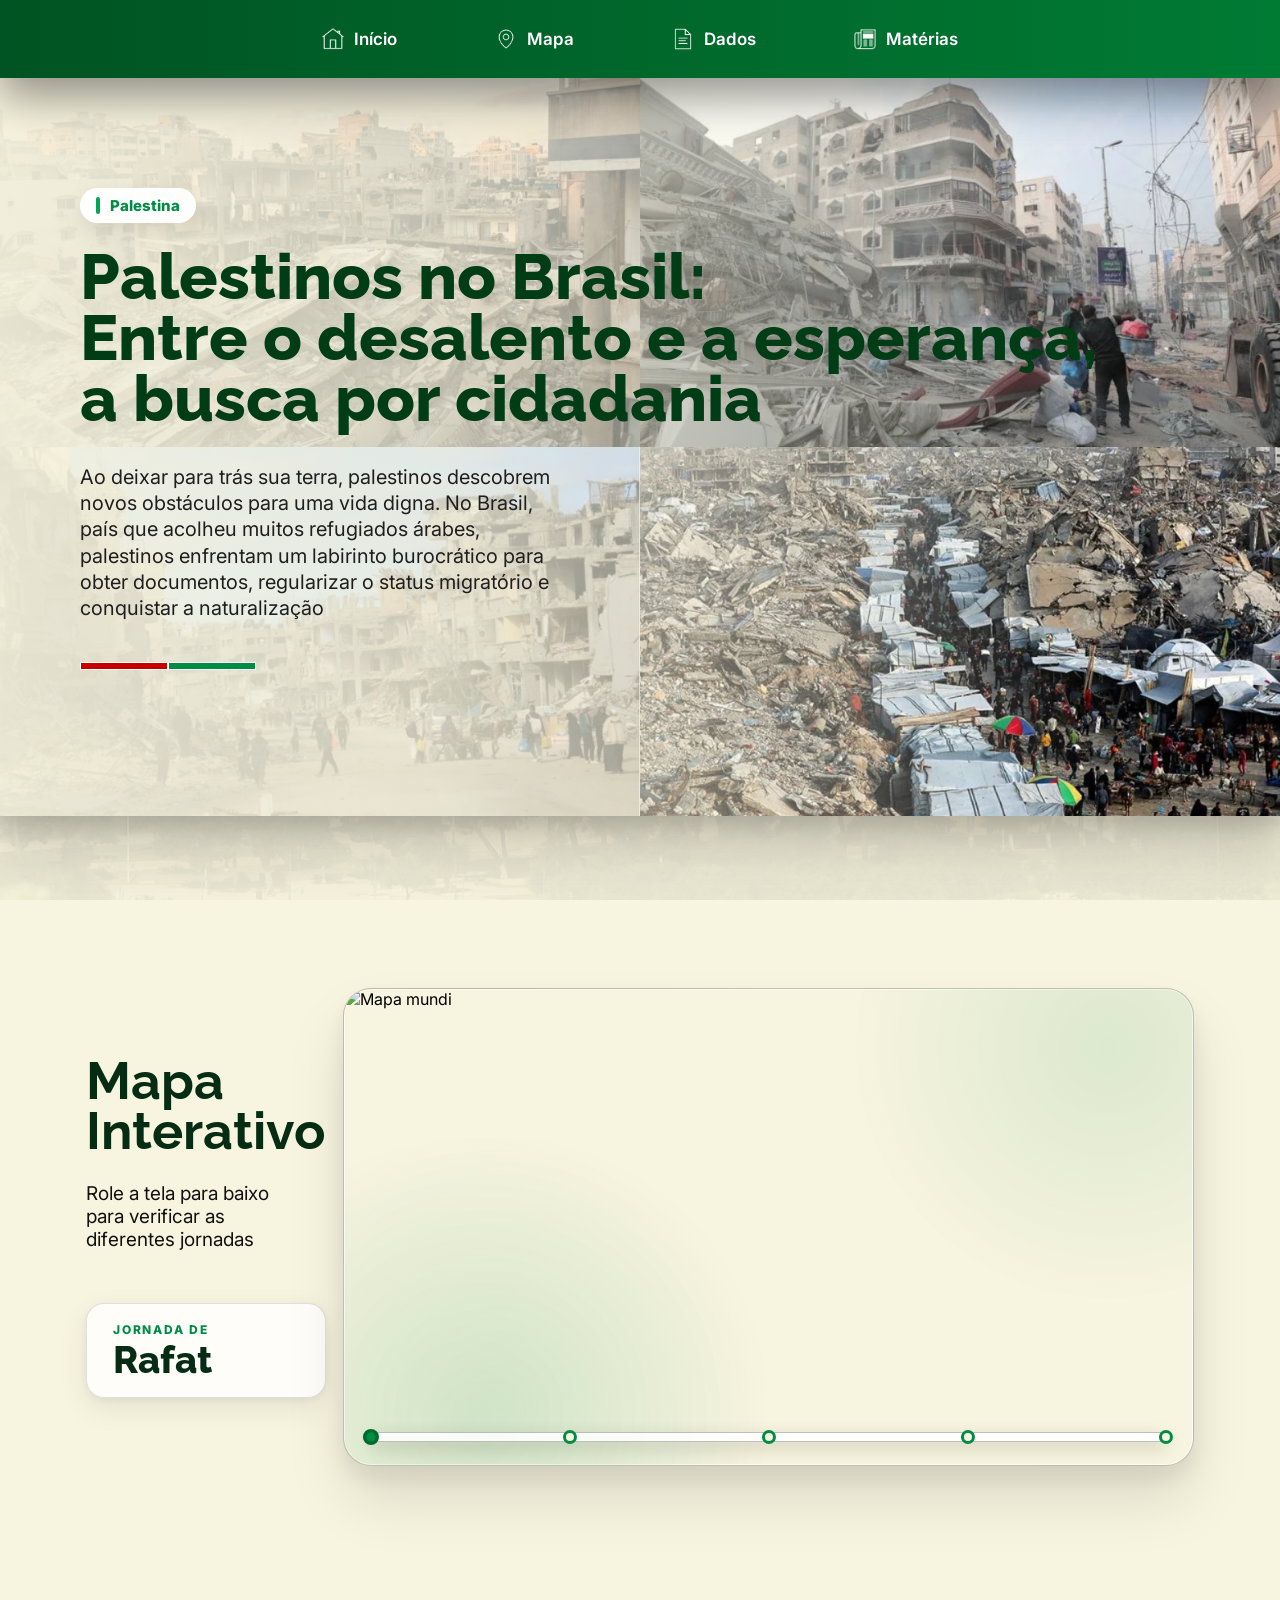
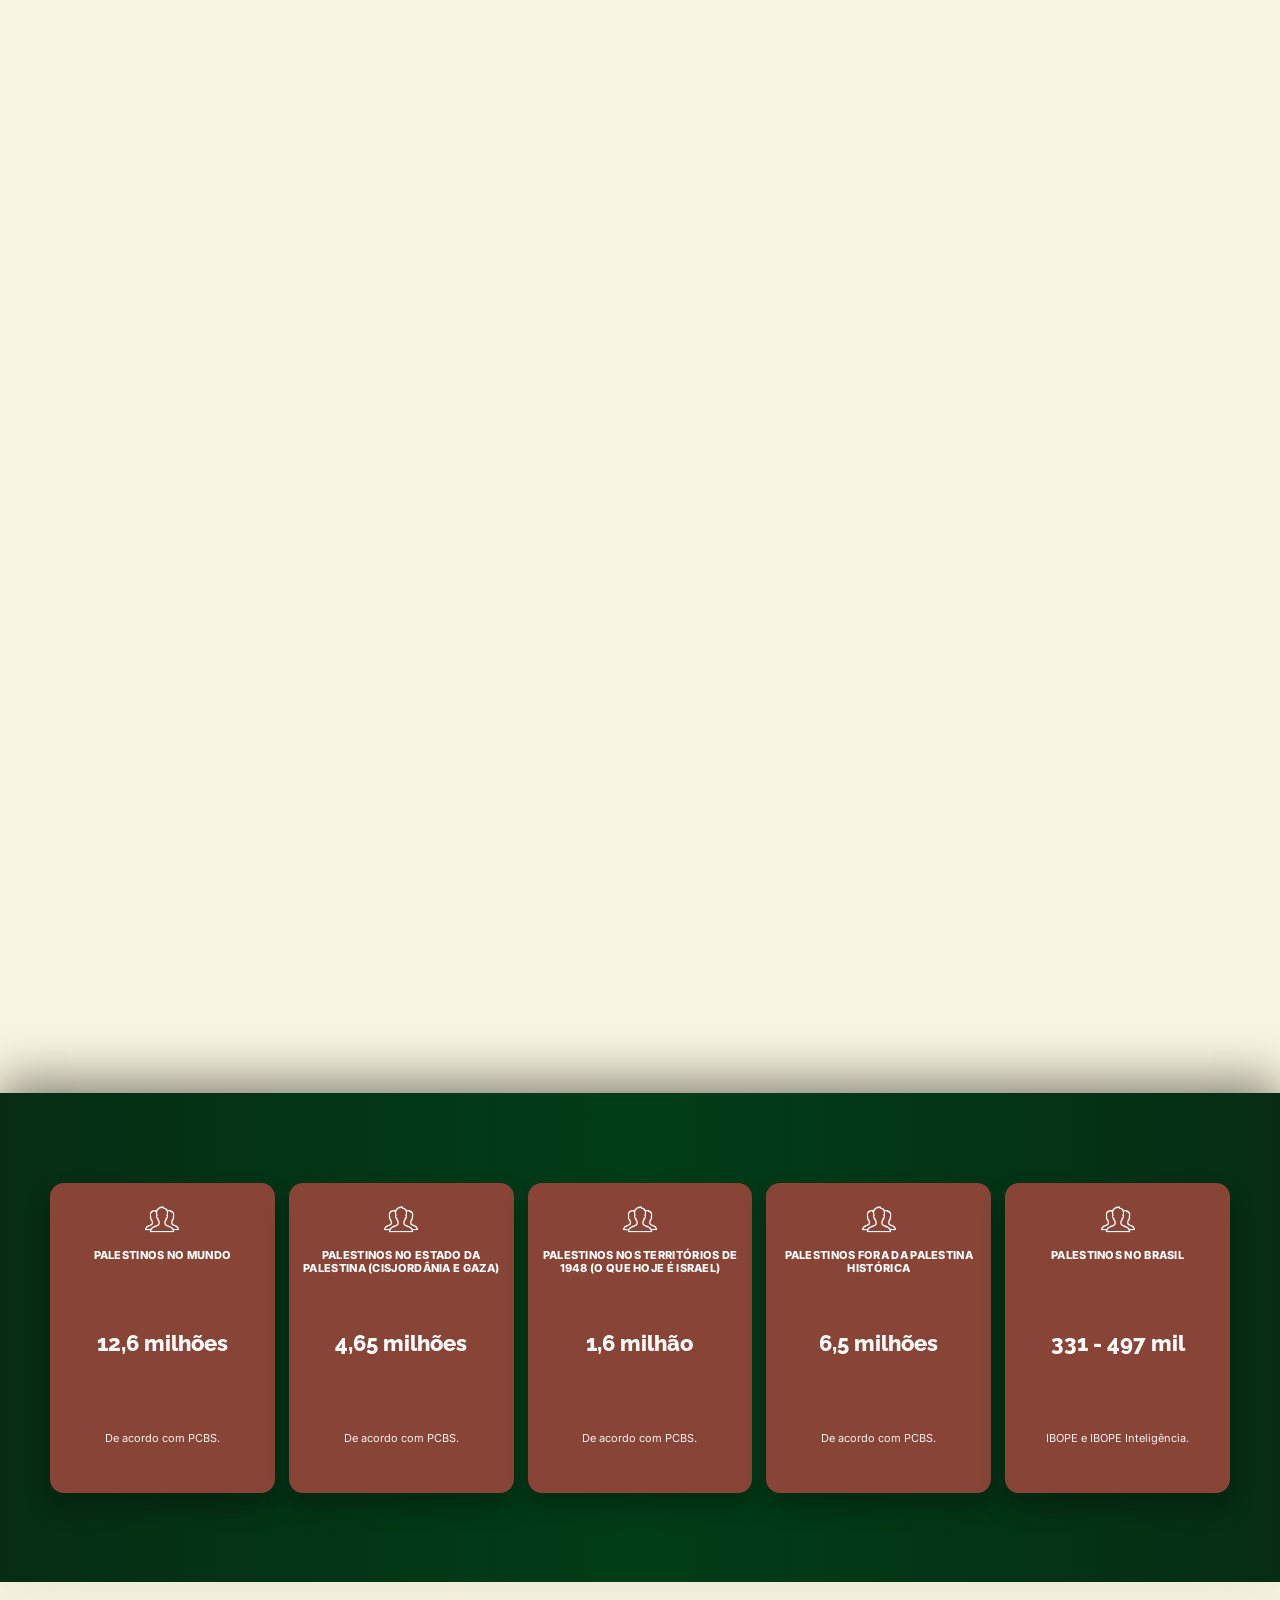
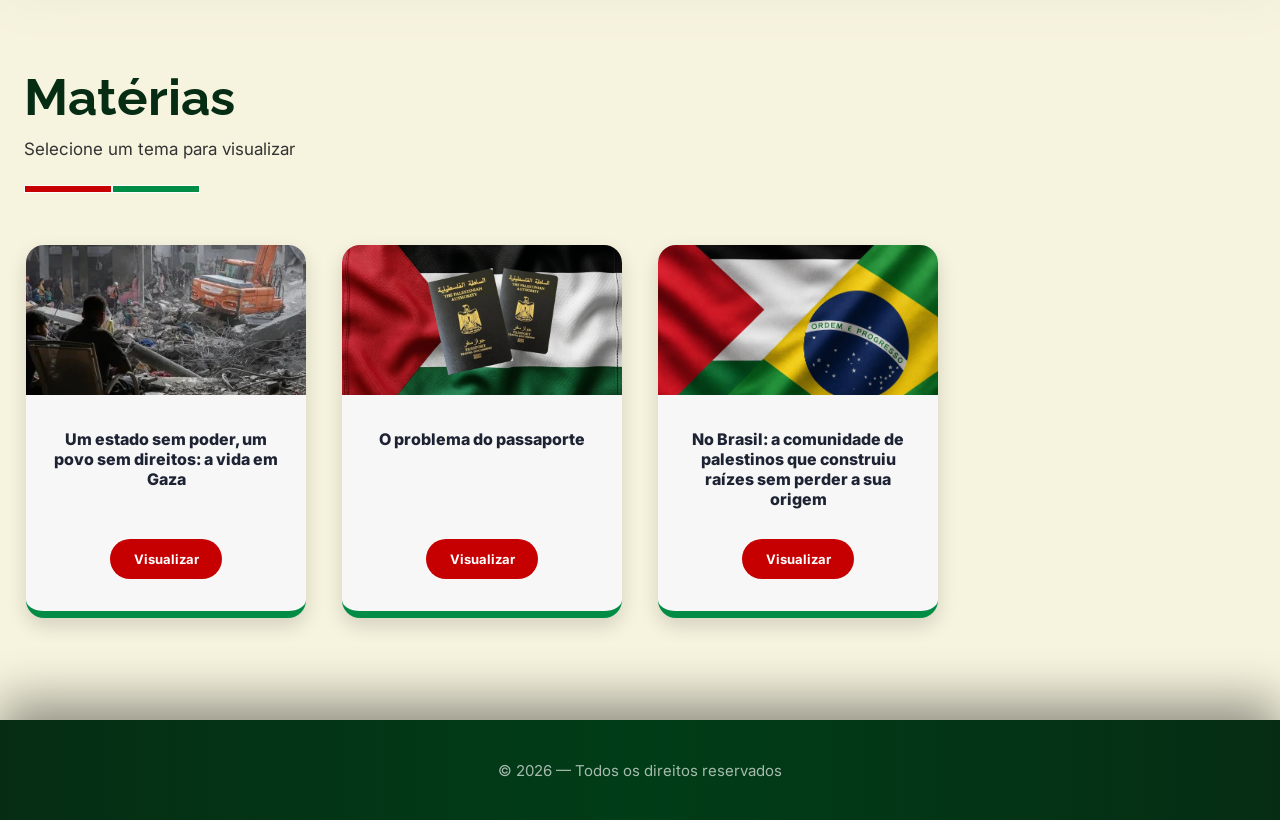
==== commit 27cfa565: "Update index.html" ====
--- a/index.html
+++ b/index.html
@@ -62,13 +62,11 @@
                 <span>Palestina</span>
             </div>
 
-            <h1>
-                O estado sem poder<br>
-                e o cidadão sem cidadania
+            <h1>Palestinos no Brasil: <br>Entre o desalento e a esperança, <br>a busca por cidadania
             </h1>
 
             <p>
-                A história do povo palestino e a ausência de cidadania em seu território e na tentativa de sair dele
+                Ao deixar para trás sua terra, palestinos descobrem novos obstáculos para uma vida digna. No Brasil, país que acolheu muitos refugiados árabes, palestinos enfrentam um labirinto burocrático para obter documentos, regularizar o status migratório e conquistar a naturalização
             </p>
 
             <div class="bars">
--- a/style.css
+++ b/style.css
@@ -19,6 +19,10 @@
 #dados,
 #materias {
     scroll-margin-top: 90px;
+}
+
+.scroll-next visible:active {
+    transform: translateY(-1px) scale(0.98);
 }
 
 /* HEADER */
@@ -33,6 +37,22 @@
     top: 0;
     z-index: 100;
     box-shadow: 0 18px 45px rgba(0, 0, 0, 0.42);
+}
+
+.person-card-name {
+    display: inline-block;
+    cursor: pointer;
+    text-decoration: none;
+    transition: color 0.45s ease, transform 0.45s ease;
+}
+
+.person-card-name:hover {
+    color: #008C45;
+    transform: translateY(-2px);
+}
+
+.person-card-name:active {
+    transform: translateY(-1px) scale(0.98);
 }
 
 /* 2. Estilização do container do botão hambúrguer */
@@ -94,6 +114,10 @@
 
 .nav-btn:hover {
     background: rgba(255, 255, 255, 0.12);
+}
+
+.nav-btn:active {
+    transform: translateY(-1px) scale(0.98);
 }
 
 .nav-btn img {
@@ -1575,4 +1599,4 @@
     footer {
         height: 90px;
     }
-}+}
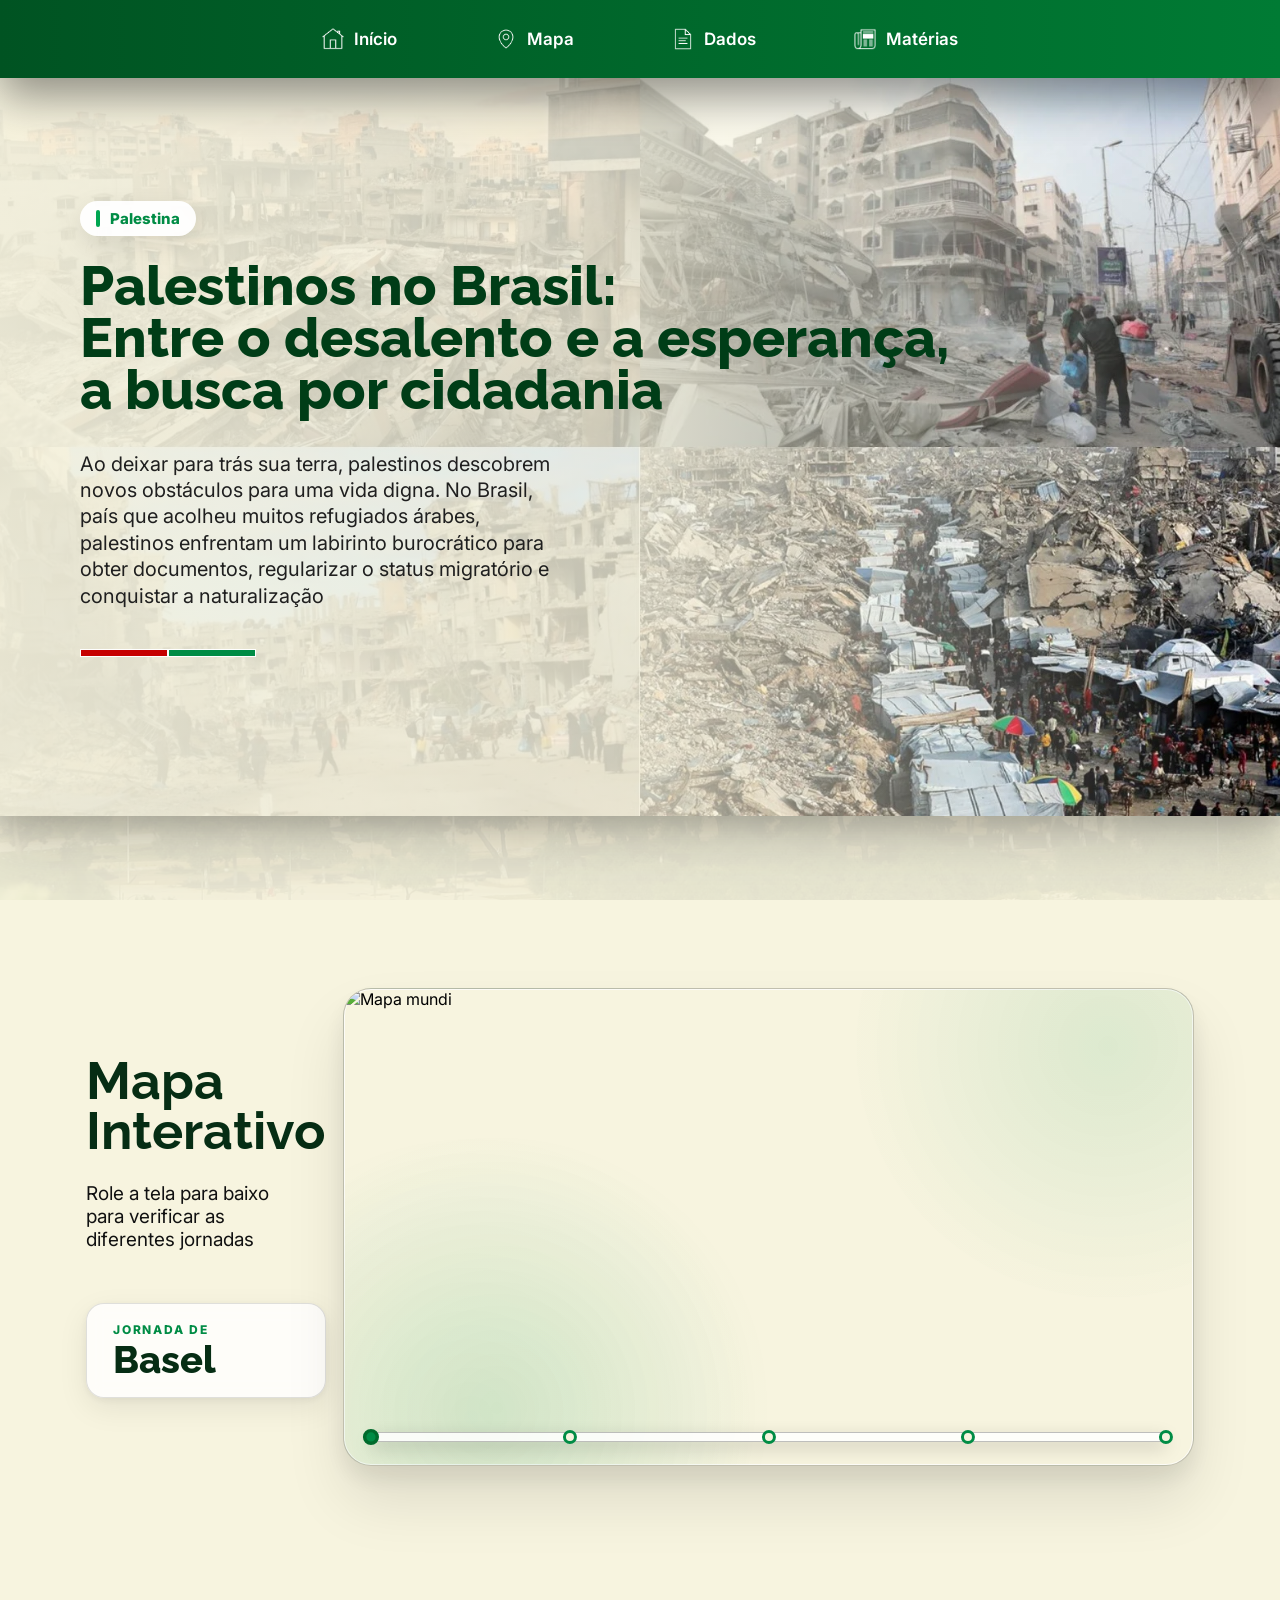
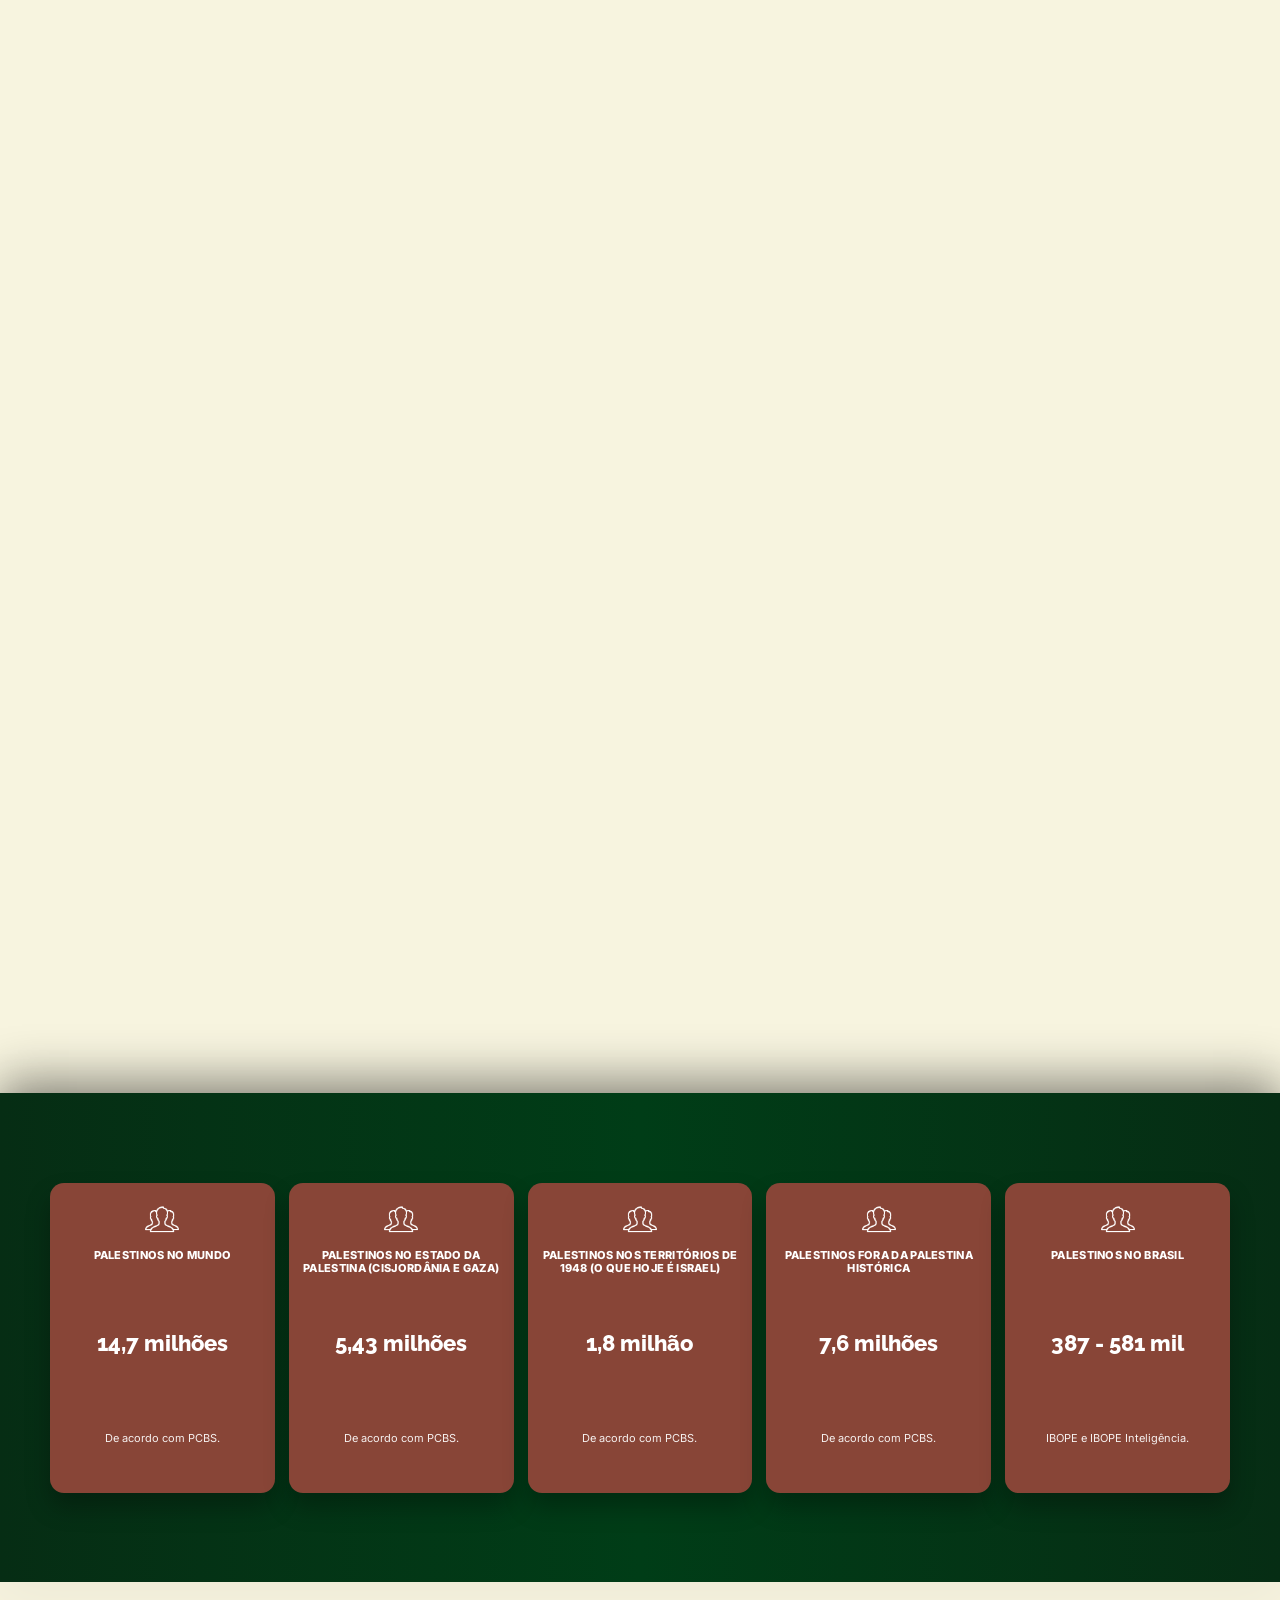
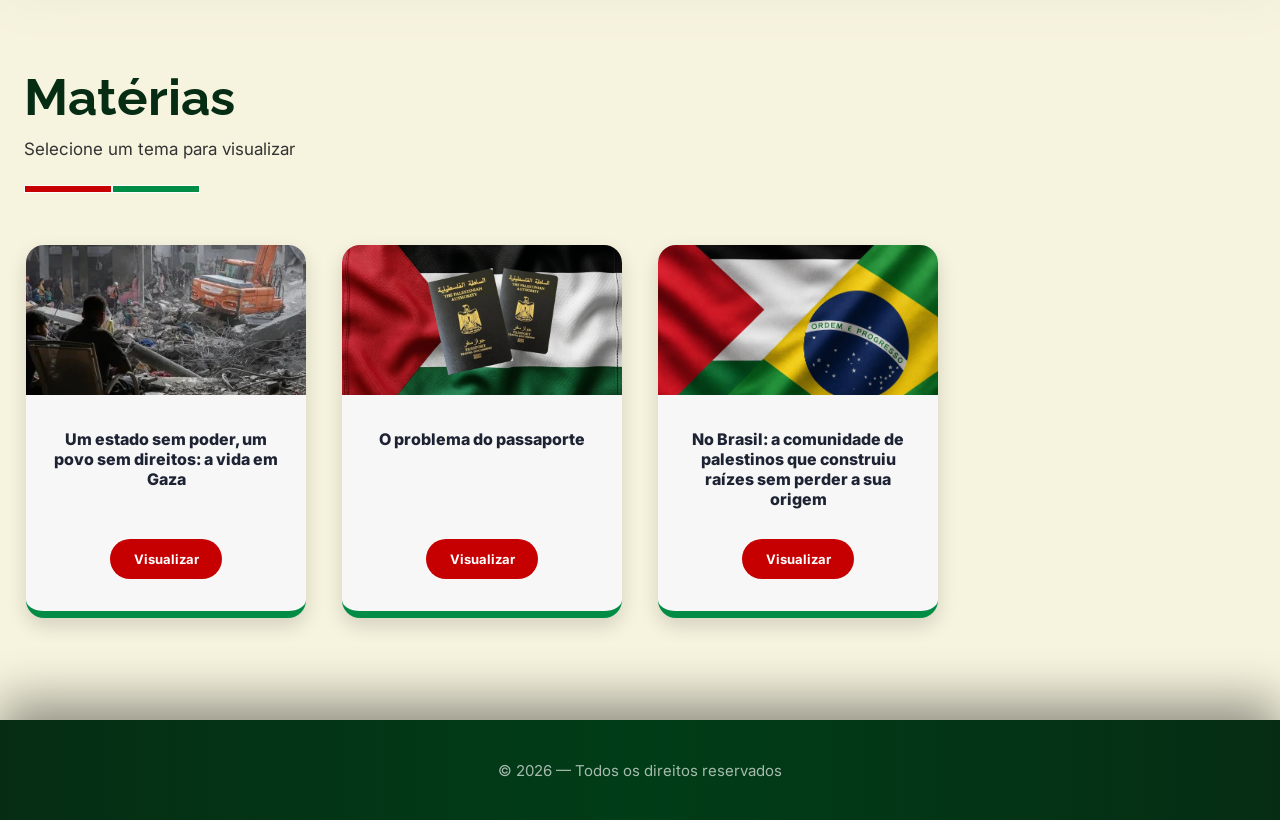
==== commit e3373274: "Update index.html" ====
--- a/index.html
+++ b/index.html
@@ -4,8 +4,7 @@
 <head>
     <meta charset="UTF-8" />
     <meta name="viewport" content="width=device-width, initial-scale=1.0" />
-    <title>O estado sem poder
-        e o cidadão sem cidadania</title>
+    <title>Palestinos no Brasil: Entre o desalento e a esperança, a busca por cidadania</title>
 
     <link rel="stylesheet" href="style.css" />
 
--- a/style.css
+++ b/style.css
@@ -155,12 +155,7 @@
 .hero-overlay {
     position: absolute;
     inset: 0;
-    background: linear-gradient(90deg,
-            rgba(247, 244, 223, 0.92) 0%,
-            rgba(247, 244, 223, 0.75) 35%,
-            rgba(247, 244, 223, 0.45) 55%,
-            rgba(247, 244, 223, 0.15) 75%,
-            rgba(247, 244, 223, 0) 85%);
+    background: linear-gradient(90deg, rgba(247, 244, 223, 0.92) 0%, rgba(247, 244, 223, 0.75) 50%, rgba(247, 244, 223, 0.45) 65%, rgba(247, 244, 223, 0.15) 85%, rgba(247, 244, 223, 0) 95%);
     z-index: 1;
 }
 
@@ -205,7 +200,7 @@
 
 .hero-content h1 {
     font-family: 'Raleway', sans-serif;
-    font-size: clamp(64px, 5vw, 110px);
+    font-size: clamp(40px, 55px, 110px);
     font-weight: 800;
     line-height: 0.95;
     color: #003d17;
@@ -213,7 +208,7 @@
 }
 
 .hero-content p {
-    max-width: 620px;
+    max-width: 55vw;
     font-size: 28px;
     line-height: 1.4;
     color: #1f1f1f;
@@ -1168,7 +1163,7 @@
     }
 
     .hero-content p {
-        font-size: 23px;
+        font-size: 22px;
     }
 
     .hero-pill {
